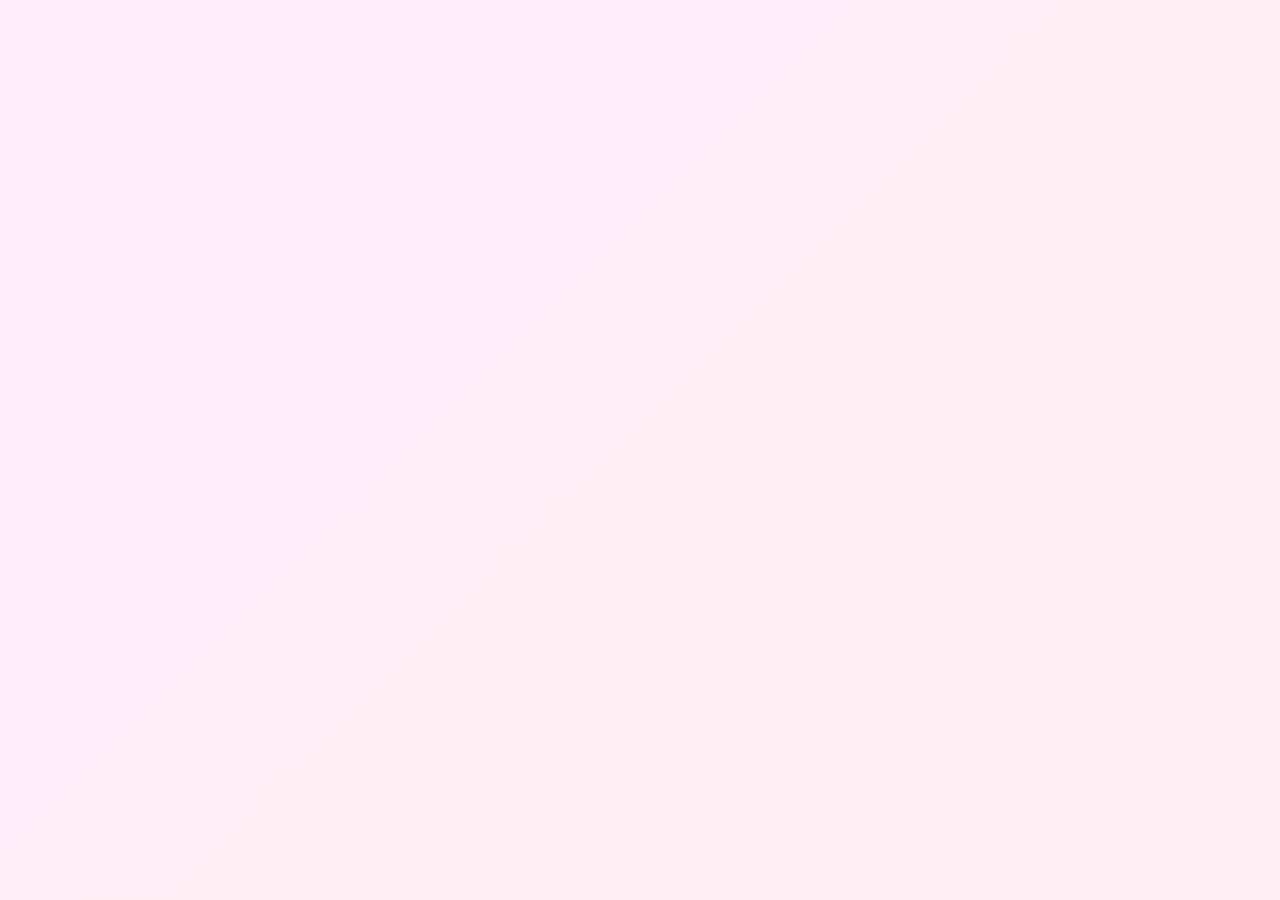
==== gift-management-combined.html @ fe16608d "first gift-management version" ====
<!DOCTYPE html>
<html lang="zh-TW">
<head>
  <title>禮金管理系統</title>
  <meta charset="UTF-8">
  <meta name="viewport" content="width=device-width, initial-scale=1.0">
  <link rel="preconnect" href="https://fonts.googleapis.com">
  <link rel="preconnect" href="https://fonts.gstatic.com" crossorigin>
  <link href="https://fonts.googleapis.com/css2?family=Noto+Sans+TC:wght@400;500;700&family=Poppins:wght@400;600;700&display=swap" rel="stylesheet">

  <style>
    :root {
      --gradient-start: #ffeef8;
      --gradient-end: #fff0f6;
      --card-bg: rgba(255, 255, 255, 0.95);
      --card-border: rgba(255, 107, 157, 0.1);
      --primary: #ff6b9d;
      --primary-light: #ffaac8;
      --primary-dark: #e94f7e;
      --accent: #ffd93d;
      --success: #6bcf7f;
      --text-primary: #2d2d2d;
      --text-secondary: #6b6b6b;
      --text-muted: #a0a0a0;
      --side-groom-color: #4a90d9;
      --side-bride-color: #e94f7e;
      --shadow-sm: 0 2px 8px rgba(255, 107, 157, 0.08);
      --shadow-md: 0 4px 16px rgba(255, 107, 157, 0.12);
      --shadow-lg: 0 8px 32px rgba(255, 107, 157, 0.16);
      --btn-bg: #ffffff;
      --btn-text: #2d2d2d;
      --btn-border: rgba(255, 107, 157, 0.2);
      --filter-active-bg: #ff6b9d;
      --filter-active-text: #ffffff;
    }

    @media (prefers-color-scheme: dark) {
      :root:not([data-theme="light"]) {
        --gradient-start: #1a1a2e;
        --gradient-end: #2d2d44;
        --card-bg: rgba(45, 45, 68, 0.95);
        --card-border: rgba(255, 170, 200, 0.2);
        --text-primary: #f0f0f0;
        --text-secondary: #b0b0b0;
        --text-muted: #808080;
        --shadow-sm: 0 2px 8px rgba(0, 0, 0, 0.3);
        --shadow-md: 0 4px 16px rgba(0, 0, 0, 0.4);
        --shadow-lg: 0 8px 32px rgba(0, 0, 0, 0.5);
        --btn-bg: #2d2d44;
        --btn-text: #f0f0f0;
        --btn-border: rgba(255, 170, 200, 0.2);
        --filter-active-bg: #ff6b9d;
        --filter-active-text: #ffffff;
      }
    }

    :root[data-theme="dark"] {
      --gradient-start: #1a1a2e;
      --gradient-end: #2d2d44;
      --card-bg: rgba(45, 45, 68, 0.95);
      --card-border: rgba(255, 170, 200, 0.2);
      --text-primary: #f0f0f0;
      --text-secondary: #b0b0b0;
      --text-muted: #808080;
      --shadow-sm: 0 2px 8px rgba(0, 0, 0, 0.3);
      --shadow-md: 0 4px 16px rgba(0, 0, 0, 0.4);
      --shadow-lg: 0 8px 32px rgba(0, 0, 0, 0.5);
      --btn-bg: #2d2d44;
      --btn-text: #f0f0f0;
      --btn-border: rgba(255, 170, 200, 0.2);
      --filter-active-bg: #ff6b9d;
      --filter-active-text: #ffffff;
    }

    * {
      box-sizing: border-box;
      margin: 0;
      padding: 0;
    }

    body {
      font-family: 'Noto Sans TC', sans-serif;
      background: linear-gradient(135deg, var(--gradient-start) 0%, var(--gradient-end) 100%);
      color: var(--text-primary);
      line-height: 1.6;
      min-height: 100vh;
      padding: 24px;
    }

    body.amounts-hidden .guest-amount {
      filter: blur(10px);
      user-select: none;
      visibility: hidden;
    }

    .container {
      max-width: 860px;
      margin: 0 auto;
    }

    /* Header */
    .header {
      text-align: center;
      margin-bottom: 36px;
      animation: fadeInDown 0.6s ease;
    }

    .header h1 {
      font-size: 2.2rem;
      font-weight: 700;
      background: linear-gradient(135deg, var(--primary) 0%, var(--accent) 100%);
      -webkit-background-clip: text;
      -webkit-text-fill-color: transparent;
      background-clip: text;
      margin-bottom: 8px;
    }

    .header p {
      color: var(--text-secondary);
      font-size: 1.05rem;
    }

    /* Card */
    .card {
      background: var(--card-bg);
      backdrop-filter: blur(10px);
      border: 1px solid var(--card-border);
      border-radius: 20px;
      padding: 32px;
      box-shadow: var(--shadow-md);
      animation: fadeInUp 0.6s ease;
    }

    /* Filter bar */
    .filter-bar {
      display: flex;
      gap: 10px;
      margin-bottom: 20px;
      flex-wrap: wrap;
    }

    .filter-btn {
      padding: 10px 24px;
      font-family: 'Noto Sans TC', sans-serif;
      font-size: 0.95rem;
      font-weight: 500;
      border: 2px solid var(--btn-border);
      border-radius: 12px;
      background: var(--btn-bg);
      color: var(--btn-text);
      cursor: pointer;
      transition: all 0.3s;
    }

    .filter-btn:hover {
      border-color: var(--primary);
      transform: translateY(-1px);
    }

    .filter-btn.active {
      background: var(--filter-active-bg);
      color: var(--filter-active-text);
      border-color: var(--filter-active-bg);
    }

    /* Toolbar */
    .toolbar {
      display: flex;
      gap: 12px;
      margin-bottom: 24px;
      flex-wrap: wrap;
      align-items: center;
    }

    .search-box {
      flex: 1;
      min-width: 200px;
      position: relative;
    }

    .search-box input {
      width: 100%;
      padding: 14px 20px 14px 46px;
      font-family: 'Noto Sans TC', sans-serif;
      font-size: 1rem;
      border: 2px solid var(--card-border);
      border-radius: 12px;
      background: var(--card-bg);
      color: var(--text-primary);
      transition: all 0.3s;
    }

    .search-box input:focus {
      outline: none;
      border-color: var(--primary);
      box-shadow: 0 0 0 4px rgba(255, 107, 157, 0.1);
    }

    .search-box::before {
      content: '';
      position: absolute;
      left: 18px;
      top: 50%;
      transform: translateY(-50%);
      width: 20px;
      height: 20px;
      background: url("data:image/svg+xml,%3Csvg xmlns='http://www.w3.org/2000/svg' fill='%23a0a0a0' viewBox='0 0 24 24'%3E%3Cpath d='M10 2a8 8 0 105.293 14.707l4 4a1 1 0 001.414-1.414l-4-4A8 8 0 0010 2zm0 2a6 6 0 110 12 6 6 0 010-12z'/%3E%3C/svg%3E") center / contain no-repeat;
      opacity: 0.5;
    }

    .btn {
      padding: 12px 24px;
      font-family: 'Noto Sans TC', sans-serif;
      font-size: 1rem;
      font-weight: 500;
      border: none;
      border-radius: 12px;
      cursor: pointer;
      transition: all 0.3s;
      white-space: nowrap;
      display: inline-flex;
      align-items: center;
      gap: 6px;
    }

    .btn:hover {
      transform: translateY(-2px);
      box-shadow: var(--shadow-md);
    }

    .btn:active {
      transform: translateY(0);
    }

    .btn-primary {
      background: linear-gradient(135deg, var(--primary) 0%, var(--primary-dark) 100%);
      color: white;
    }

    .btn-secondary {
      background: var(--btn-bg);
      color: var(--btn-text);
      border: 2px solid var(--btn-border);
    }

    .btn-icon {
      padding: 12px;
      font-size: 1.3rem;
    }

    /* Guest list */
    .guest-list {
      max-height: 65vh;
      overflow-y: auto;
      margin: -10px;
      padding: 10px;
    }

    .guest-list::-webkit-scrollbar {
      width: 8px;
    }

    .guest-list::-webkit-scrollbar-track {
      background: transparent;
    }

    .guest-list::-webkit-scrollbar-thumb {
      background: var(--primary-light);
      border-radius: 4px;
    }

    .guest-item {
      display: flex;
      justify-content: space-between;
      align-items: center;
      padding: 22px 24px;
      margin-bottom: 14px;
      background: var(--card-bg);
      border: 1px solid var(--card-border);
      border-radius: 16px;
      cursor: pointer;
      transition: all 0.3s;
    }

    .guest-item:hover {
      transform: translateX(4px);
      box-shadow: var(--shadow-sm);
      border-color: var(--primary);
    }

    .guest-info {
      flex: 1;
    }

    .guest-name {
      font-size: 1.3rem;
      font-weight: 700;
      margin-bottom: 6px;
      transition: color 0.3s;
    }

    .guest-name.paid {
      color: var(--success);
    }

    .guest-name.unpaid {
      color: var(--text-muted);
    }

    .guest-side {
      font-size: 0.9rem;
      font-weight: 600;
      padding: 4px 14px;
      border-radius: 20px;
      display: inline-block;
    }

    .side-groom {
      background: rgba(74, 144, 217, 0.12);
      color: var(--side-groom-color);
    }

    .side-bride {
      background: rgba(233, 79, 126, 0.12);
      color: var(--side-bride-color);
    }

    .guest-amount {
      font-family: 'Poppins', sans-serif;
      font-size: 1.6rem;
      font-weight: 700;
      color: var(--primary);
    }

    /* Empty state */
    .empty-state {
      text-align: center;
      padding: 60px 20px;
      color: var(--text-muted);
    }

    .empty-state-icon {
      font-size: 4rem;
      margin-bottom: 16px;
      opacity: 0.5;
    }

    /* Edit form */
    .edit-form {
      max-width: 520px;
      margin: 0 auto;
    }

    .form-group {
      margin-bottom: 26px;
    }

    .form-group label {
      display: block;
      margin-bottom: 10px;
      font-weight: 600;
      color: var(--text-secondary);
      font-size: 1rem;
    }

    .form-group input,
    .form-group textarea {
      width: 100%;
      padding: 14px 18px;
      font-family: 'Noto Sans TC', sans-serif;
      font-size: 1rem;
      border: 2px solid var(--card-border);
      border-radius: 12px;
      background: var(--card-bg);
      color: var(--text-primary);
      transition: all 0.3s;
    }

    .form-group input:focus,
    .form-group textarea:focus {
      outline: none;
      border-color: var(--primary);
      box-shadow: 0 0 0 4px rgba(255, 107, 157, 0.1);
    }

    .form-group input:read-only {
      background: rgba(0, 0, 0, 0.03);
      color: var(--text-muted);
      cursor: not-allowed;
    }

    .form-group input[type="number"] {
      font-family: 'Poppins', sans-serif;
      font-size: 1.3rem;
      font-weight: 600;
    }

    .form-group textarea {
      resize: vertical;
      min-height: 80px;
    }

    .form-actions {
      display: flex;
      gap: 12px;
      margin-top: 32px;
    }

    .form-actions .btn {
      flex: 1;
    }

    /* Toast */
    .toast {
      position: fixed;
      top: 24px;
      right: 24px;
      background: var(--card-bg);
      backdrop-filter: blur(10px);
      border: 1px solid var(--card-border);
      padding: 16px 24px;
      border-radius: 12px;
      box-shadow: var(--shadow-lg);
      z-index: 1000;
      animation: slideIn 0.4s cubic-bezier(0.68, -0.55, 0.265, 1.55);
      max-width: 360px;
      display: flex;
      align-items: center;
      gap: 12px;
      font-size: 1rem;
    }

    .toast.success {
      border-left: 4px solid var(--success);
    }

    .toast.error {
      border-left: 4px solid #ff4757;
    }

    .toast-icon {
      font-size: 1.5rem;
    }

    .hidden {
      display: none !important;
    }

    .loading {
      text-align: center;
      padding: 60px 20px;
      color: var(--text-muted);
      font-size: 1.1rem;
    }

    .loading-spinner {
      width: 44px;
      height: 44px;
      border: 4px solid var(--card-border);
      border-top-color: var(--primary);
      border-radius: 50%;
      animation: spin 1s linear infinite;
      margin: 0 auto 16px;
    }

    /* Animations */
    @keyframes fadeInDown {
      from { opacity: 0; transform: translateY(-20px); }
      to { opacity: 1; transform: translateY(0); }
    }

    @keyframes fadeInUp {
      from { opacity: 0; transform: translateY(20px); }
      to { opacity: 1; transform: translateY(0); }
    }

    @keyframes slideIn {
      from { transform: translateX(400px); opacity: 0; }
      to { transform: translateX(0); opacity: 1; }
    }

    @keyframes spin {
      to { transform: rotate(360deg); }
    }

    /* Responsive */
    @media (max-width: 768px) {
      body {
        padding: 16px;
      }

      .header h1 {
        font-size: 1.7rem;
      }

      .card {
        padding: 24px;
      }

      .filter-bar {
        flex-direction: row;
        flex-wrap: wrap;
      }

      .toolbar {
        flex-direction: column;
      }

      .search-box {
        min-width: unset;
      }

      .guest-item {
        flex-direction: column;
        align-items: flex-start;
        gap: 14px;
      }

      .guest-amount {

<script>
// ==================== Configuration ====================
const API_URL = 'https://script.google.com/macros/s/AKfycbwIyadecSWnd5dtegzvhXz9Epsr4bWZ4tuS7h9bXUEMIBrAlLGBPe9ZwOHVBdn9nx7C0A/exec';

// ==================== Text Content ====================
const text = {
  title: '禮金管理系統',
  subtitle: 'Wedding Gift Management',
  search_placeholder: '搜尋姓名或陣營...',
  btn_all: '全部',
  btn_groom: '男方',
  btn_bride: '女方',
  toggle_amounts: '隱藏/顯示金額',
  loading: '載入中...',
  empty: '尚無賓客資料',
  error_load: '載入失敗，請重新整理頁面',
  edit_title: '編輯禮金',
  label_name: '姓名',
  label_side: '陣營',
  label_amount: '禮金金額 (NT$)',
  label_cakes: '喜餅數量',
  label_note: '備註/合包明細',
  btn_cancel: '取消',
  btn_save: '儲存',
  btn_saving: '儲存中...',
  success_save: '儲存成功！',
  error_save: '儲存失敗，請重試',
  error_amount: '請輸入有效金額'
};

// ==================== State ====================
let guestData = [];
let currentGuest = null;
let filterMode = 'all'; // 'all' | 'groom' | 'bride'

// ==================== Initialize ====================
function init() {
  // 預設隱藏金額
  document.body.classList.add('amounts-hidden');
  document.getElementById('eye-icon').textContent = '🙈';

  attachEventListeners();
  loadGuestData();
}

// ==================== Data Functions ====================
async function loadGuestData() {
  const listEl = document.getElementById('guest-list');

  try {
    const response = await fetch(API_URL + '?action=gift');
    const result = await response.json();

    if (result.status === 'success' && result.data && result.data.gift) {
      guestData = result.data.gift;
      renderGuestList(guestData);
    } else {
      throw new Error('Invalid response format');
    }
  } catch (error) {
    console.error('Load error:', error);
    listEl.innerHTML = `
      <div class="empty-state">
        <div class="empty-state-icon"></div>
        <p>${text.error_load}</p>
      </div>
    `;
  }
}

function getFilteredData() {
  if (filterMode === 'groom') {
    return guestData.filter(g => (g['陣營'] || '').includes('男方'));
  } else if (filterMode === 'bride') {
    return guestData.filter(g => (g['陣營'] || '').includes('女方'));
  }
  return guestData;
}

function renderGuestList(data) {
  const listEl = document.getElementById('guest-list');

  if (!data || data.length === 0) {
    listEl.innerHTML = `
      <div class="empty-state">
        <div class="empty-state-icon"></div>
        <p>${text.empty}</p>
      </div>
    `;
    return;
  }

  listEl.innerHTML = data.map(guest => {
    const amount = Number(guest['金額']) || 0;
    const isPaid = amount > 0;
    const paidClass = isPaid ? 'paid' : 'unpaid';
    const name = guest['姓名'] || '';
    const side = guest['陣營'] || '';
    const sideClass = side.includes('男方') ? 'side-groom' : 'side-bride';

    return `
      <div class="guest-item" data-name="${escapeHtml(name)}" data-side="${escapeHtml(side)}">
        <div class="guest-info">
          <div class="guest-name ${paidClass}">${escapeHtml(name)}</div>
          <span class="guest-side ${sideClass}">${escapeHtml(side)}</span>
        </div>
        <div class="guest-amount">$${amount.toLocaleString()}</div>
      </div>
    `;
  }).join('');

  attachGuestItemListeners();
}

function attachGuestItemListeners() {
  document.querySelectorAll('.guest-item').forEach(item => {
    item.addEventListener('click', async () => {
      const name = item.dataset.name;
      const side = item.dataset.side;
      // 重新從 API 拉取最新資料
      const guest = await fetchGuestByNameSide(name, side);
      if (guest) {
        openEditView(guest);
      }
    });
  });
}

async function fetchGuestByNameSide(name, side) {
  try {
    const response = await fetch(API_URL + '?action=gift');
    const result = await response.json();
    if (result.status === 'success' && result.data && result.data.gift) {
      return result.data.gift.find(g =>
        g['姓名'] === name && g['陣營'] === side
      ) || null;
    }
  } catch (e) {
    console.warn('Failed to re-fetch guest:', e);
  }
  // Fallback: 從本地資料找
  return guestData.find(g => g['姓名'] === name && g['陣營'] === side) || null;
}

// ==================== Filter ====================
function setFilter(mode) {
  filterMode = mode;
  // 更新篩選按鈕樣式
  document.querySelectorAll('.filter-btn').forEach(btn => {
    btn.classList.remove('active');
    if (btn.dataset.filter === mode) {
      btn.classList.add('active');
    }
  });
  renderGuestList(getFilteredData());
}

// ==================== Search ====================
function handleSearch(e) {
  const keyword = e.target.value.toLowerCase().trim();

  let filtered = getFilteredData();

  if (keyword) {
    filtered = filtered.filter(guest => {
      const name = (guest['姓名'] || '').toLowerCase();
      const side = (guest['陣營'] || '').toLowerCase();
      return name.includes(keyword) || side.includes(keyword);
    });
  }

  renderGuestList(filtered);
}

// ==================== Toggle Amounts ====================
function toggleAmounts() {
  const eyeIcon = document.getElementById('eye-icon');

  if (document.body.classList.contains('amounts-hidden')) {
    document.body.classList.remove('amounts-hidden');
    eyeIcon.textContent = '👁️';
  } else {
    document.body.classList.add('amounts-hidden');
    eyeIcon.textContent = '🙈';
  }
}

// ==================== Edit View ====================
async function openEditView(guest) {
  currentGuest = guest;
  document.getElementById('edit-name').value = guest['姓名'] || '';
  document.getElementById('edit-side').value = guest['陣營'] || '';
  document.getElementById('edit-amount').value = Number(guest['金額']) || 0;
  document.getElementById('edit-cakes').value = Number(guest['喜餅數量']) || 0;
  document.getElementById('edit-note').value = guest['備註/合包明細'] || '';

  document.getElementById('list-view').classList.add('hidden');
  document.getElementById('edit-view').classList.remove('hidden');
}

function closeEditView() {
  currentGuest = null;
  document.getElementById('edit-view').classList.add('hidden');
  document.getElementById('list-view').classList.remove('hidden');
}

async function handleSave(e) {
  e.preventDefault();

  const amount = document.getElementById('edit-amount').value;
  if (!amount || isNaN(amount) || Number(amount) < 0) {
    showToast(text.error_amount, 'error');
    return;
  }

  const saveBtn = document.getElementById('save-btn');
  const originalText = saveBtn.textContent;
  saveBtn.disabled = true;
  saveBtn.textContent = text.btn_saving;

  try {
    const payload = {
      formType: 'gift',
      action: 'update',
      name: currentGuest['姓名'],
      side: currentGuest['陣營'],
      amount: Number(amount),
      cakes: Number(document.getElementById('edit-cakes').value) || 0,
      note: document.getElementById('edit-note').value
    };

    await fetch(API_URL, {
      method: 'POST',
      mode: 'no-cors',
      headers: { 'Content-Type': 'text/plain' },
      body: JSON.stringify(payload)
    });

    // Refresh list from server
    await loadGuestData();

    showToast(text.success_save, 'success');
    closeEditView();

  } catch (error) {
    console.error('Save error:', error);
    showToast(text.error_save, 'error');
  } finally {
    saveBtn.disabled = false;
    saveBtn.textContent = originalText;
  }
}

// ==================== Toast ====================
function showToast(message, type = 'success') {
  const toast = document.createElement('div');
  toast.className = `toast ${type}`;

  const icon = type === 'success' ? '' : '';
  toast.innerHTML = `
    <span class="toast-icon">${icon}</span>
    <span>${message}</span>
  `;

  document.body.appendChild(toast);

  setTimeout(() => {
    toast.style.animation = 'slideIn 0.4s reverse';
    setTimeout(() => toast.remove(), 400);
  }, 3000);
}

// ==================== Event Listeners ====================
function attachEventListeners() {
  document.getElementById('search-input').addEventListener('input', handleSearch);
  document.getElementById('toggle-amounts').addEventListener('click', toggleAmounts);
  document.getElementById('cancel-btn').addEventListener('click', closeEditView);
  document.getElementById('edit-form').addEventListener('submit', handleSave);

  // Filter buttons
  document.querySelectorAll('.filter-btn').forEach(btn => {
    btn.addEventListener('click', () => setFilter(btn.dataset.filter));
  });
}

// ==================== Utility ====================
function escapeHtml(text) {
  const div = document.createElement('div');
  div.textContent = text;
  return div.innerHTML;
}

// ==================== Start ====================
init();
</script>
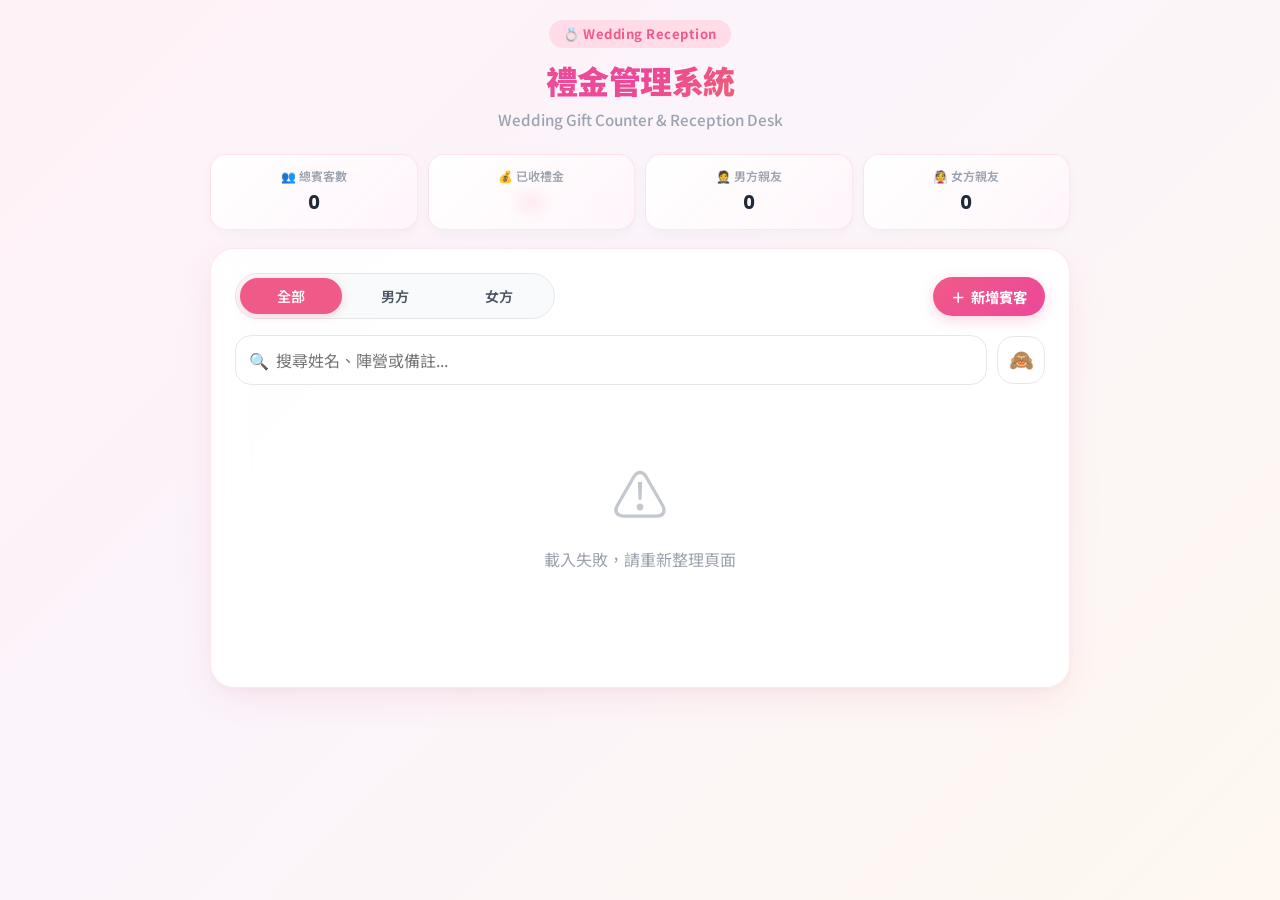
==== commit 8b45397d: "update" ====
--- a/gift-management-combined.html
+++ b/gift-management-combined.html
@@ -1,99 +1,136 @@
 <!DOCTYPE html>
 <html lang="zh-TW">
 <head>
-  <title>禮金管理系統</title>
+  <title>禮金管理系統 | Wedding Gift Counter</title>
   <meta charset="UTF-8">
-  <meta name="viewport" content="width=device-width, initial-scale=1.0">
+  <meta name="viewport" content="width=device-width, initial-scale=1.0, maximum-scale=1.0, user-scalable=no, viewport-fit=cover">
   <link rel="preconnect" href="https://fonts.googleapis.com">
   <link rel="preconnect" href="https://fonts.gstatic.com" crossorigin>
-  <link href="https://fonts.googleapis.com/css2?family=Noto+Sans+TC:wght@400;500;700&family=Poppins:wght@400;600;700&display=swap" rel="stylesheet">
+  <link href="https://fonts.googleapis.com/css2?family=Noto+Sans+TC:wght@400;500;600;700;900&family=Poppins:wght@500;600;700;800&display=swap" rel="stylesheet">
 
   <style>
     :root {
-      --gradient-start: #ffeef8;
-      --gradient-end: #fff0f6;
-      --card-bg: rgba(255, 255, 255, 0.95);
-      --card-border: rgba(255, 107, 157, 0.1);
-      --primary: #ff6b9d;
-      --primary-light: #ffaac8;
-      --primary-dark: #e94f7e;
-      --accent: #ffd93d;
-      --success: #6bcf7f;
-      --text-primary: #2d2d2d;
-      --text-secondary: #6b6b6b;
-      --text-muted: #a0a0a0;
-      --side-groom-color: #4a90d9;
-      --side-bride-color: #e94f7e;
-      --shadow-sm: 0 2px 8px rgba(255, 107, 157, 0.08);
-      --shadow-md: 0 4px 16px rgba(255, 107, 157, 0.12);
-      --shadow-lg: 0 8px 32px rgba(255, 107, 157, 0.16);
-      --btn-bg: #ffffff;
-      --btn-text: #2d2d2d;
-      --btn-border: rgba(255, 107, 157, 0.2);
-      --filter-active-bg: #ff6b9d;
-      --filter-active-text: #ffffff;
+      --bg-gradient: linear-gradient(135deg, #fff2f6 0%, #fbf4fb 40%, #fef8f0 100%);
+      --card-bg: rgba(255, 255, 255, 0.92);
+      --card-border: rgba(240, 100, 145, 0.15);
+      --card-glass-shadow: 0 12px 36px -4px rgba(220, 90, 130, 0.12), 0 4px 12px -2px rgba(0, 0, 0, 0.04);
+      --item-bg: #ffffff;
+      --item-border: rgba(240, 100, 145, 0.12);
+      --item-hover-bg: #fffbfd;
+      
+      --primary: #f05a88;
+      --primary-hover: #e04474;
+      --primary-light: #ffdce8;
+      --primary-glow: rgba(240, 90, 136, 0.25);
+      
+      --accent: #f59e0b;
+      --accent-light: #fef3c7;
+      --success: #10b981;
+      --success-light: #d1fae5;
+      --success-glow: rgba(16, 185, 129, 0.2);
+      
+      --text-main: #1f2937;
+      --text-sub: #4b5563;
+      --text-muted: #9ca3af;
+      --text-light: #6b7280;
+      
+      --side-groom: #3b82f6;
+      --side-groom-bg: rgba(59, 130, 246, 0.1);
+      --side-groom-border: rgba(59, 130, 246, 0.2);
+      
+      --side-bride: #ec4899;
+      --side-bride-bg: rgba(236, 72, 153, 0.1);
+      --side-bride-border: rgba(236, 72, 153, 0.2);
+      
+      --input-bg: #ffffff;
+      --input-border: #e5e7eb;
+      --input-focus-border: #f05a88;
+      
+      --btn-secondary-bg: #f9fafb;
+      --btn-secondary-text: #374151;
+      --btn-secondary-border: #e5e7eb;
+
+      --stat-card-bg: linear-gradient(135deg, rgba(255, 255, 255, 0.95), rgba(255, 245, 250, 0.9));
+      --radius-sm: 10px;
+      --radius-md: 16px;
+      --radius-lg: 24px;
+      --radius-full: 9999px;
     }
 
     @media (prefers-color-scheme: dark) {
       :root:not([data-theme="light"]) {
-        --gradient-start: #1a1a2e;
-        --gradient-end: #2d2d44;
-        --card-bg: rgba(45, 45, 68, 0.95);
-        --card-border: rgba(255, 170, 200, 0.2);
-        --text-primary: #f0f0f0;
-        --text-secondary: #b0b0b0;
-        --text-muted: #808080;
-        --shadow-sm: 0 2px 8px rgba(0, 0, 0, 0.3);
-        --shadow-md: 0 4px 16px rgba(0, 0, 0, 0.4);
-        --shadow-lg: 0 8px 32px rgba(0, 0, 0, 0.5);
-        --btn-bg: #2d2d44;
-        --btn-text: #f0f0f0;
-        --btn-border: rgba(255, 170, 200, 0.2);
-        --filter-active-bg: #ff6b9d;
-        --filter-active-text: #ffffff;
-      }
-    }
-
-    :root[data-theme="dark"] {
-      --gradient-start: #1a1a2e;
-      --gradient-end: #2d2d44;
-      --card-bg: rgba(45, 45, 68, 0.95);
-      --card-border: rgba(255, 170, 200, 0.2);
-      --text-primary: #f0f0f0;
-      --text-secondary: #b0b0b0;
-      --text-muted: #808080;
-      --shadow-sm: 0 2px 8px rgba(0, 0, 0, 0.3);
-      --shadow-md: 0 4px 16px rgba(0, 0, 0, 0.4);
-      --shadow-lg: 0 8px 32px rgba(0, 0, 0, 0.5);
-      --btn-bg: #2d2d44;
-      --btn-text: #f0f0f0;
-      --btn-border: rgba(255, 170, 200, 0.2);
-      --filter-active-bg: #ff6b9d;
-      --filter-active-text: #ffffff;
+        --bg-gradient: linear-gradient(135deg, #18111d 0%, #1a162b 50%, #201322 100%);
+        --card-bg: rgba(32, 26, 44, 0.88);
+        --card-border: rgba(240, 90, 136, 0.2);
+        --card-glass-shadow: 0 16px 40px rgba(0, 0, 0, 0.45);
+        --item-bg: rgba(42, 35, 58, 0.85);
+        --item-border: rgba(255, 255, 255, 0.08);
+        --item-hover-bg: rgba(52, 43, 72, 0.95);
+        
+        --primary: #f472b6;
+        --primary-hover: #ec4899;
+        --primary-light: rgba(244, 114, 182, 0.2);
+        --primary-glow: rgba(244, 114, 182, 0.35);
+        
+        --text-main: #f9fafb;
+        --text-sub: #d1d5db;
+        --text-muted: #9ca3af;
+        --text-light: #9ca3af;
+        
+        --side-groom: #60a5fa;
+        --side-groom-bg: rgba(96, 165, 250, 0.18);
+        --side-groom-border: rgba(96, 165, 250, 0.3);
+        
+        --side-bride: #f472b6;
+        --side-bride-bg: rgba(244, 114, 182, 0.18);
+        --side-bride-border: rgba(244, 114, 182, 0.3);
+        
+        --input-bg: rgba(26, 21, 38, 0.9);
+        --input-border: rgba(255, 255, 255, 0.12);
+        --input-focus-border: #f472b6;
+        
+        --btn-secondary-bg: rgba(45, 38, 62, 0.8);
+        --btn-secondary-text: #f3f4f6;
+        --btn-secondary-border: rgba(255, 255, 255, 0.12);
+
+        --stat-card-bg: linear-gradient(135deg, rgba(38, 30, 54, 0.95), rgba(46, 35, 62, 0.9));
+      }
     }
 
     * {
       box-sizing: border-box;
       margin: 0;
       padding: 0;
+      -webkit-tap-highlight-color: transparent;
     }
 
     body {
-      font-family: 'Noto Sans TC', sans-serif;
-      background: linear-gradient(135deg, var(--gradient-start) 0%, var(--gradient-end) 100%);
-      color: var(--text-primary);
-      line-height: 1.6;
+      font-family: 'Noto Sans TC', -apple-system, BlinkMacSystemFont, 'Segoe UI', Roboto, sans-serif;
+      background: var(--bg-gradient);
+      background-attachment: fixed;
+      color: var(--text-main);
+      line-height: 1.5;
       min-height: 100vh;
-      padding: 24px;
-    }
-
-    body.amounts-hidden .guest-amount {
-      filter: blur(10px);
+      min-height: 100dvh;
+      padding: 20px 16px max(24px, env(safe-area-inset-bottom));
+      display: flex;
+      justify-content: center;
+    }
+
+    /* Privacy Blur State */
+    body.amounts-hidden .guest-amount-val {
+      filter: blur(8px);
       user-select: none;
-      visibility: hidden;
+      opacity: 0.25;
+    }
+    body.amounts-hidden .stat-amount-val {
+      filter: blur(8px);
+      user-select: none;
+      opacity: 0.25;
     }
 
     .container {
+      width: 100%;
       max-width: 860px;
       margin: 0 auto;
     }
@@ -101,167 +138,269 @@
     /* Header */
     .header {
       text-align: center;
-      margin-bottom: 36px;
-      animation: fadeInDown 0.6s ease;
+      margin-bottom: 24px;
+      position: relative;
+    }
+
+    .header-badge {
+      display: inline-flex;
+      align-items: center;
+      gap: 6px;
+      padding: 4px 14px;
+      background: var(--primary-light);
+      color: var(--primary);
+      font-size: 0.82rem;
+      font-weight: 700;
+      border-radius: var(--radius-full);
+      margin-bottom: 8px;
+      letter-spacing: 0.5px;
     }
 
     .header h1 {
-      font-size: 2.2rem;
-      font-weight: 700;
-      background: linear-gradient(135deg, var(--primary) 0%, var(--accent) 100%);
+      font-size: 2rem;
+      font-weight: 900;
+      background: linear-gradient(135deg, #f05a88 0%, #ec4899 50%, #f59e0b 100%);
       -webkit-background-clip: text;
       -webkit-text-fill-color: transparent;
       background-clip: text;
-      margin-bottom: 8px;
+      letter-spacing: -0.5px;
+      margin-bottom: 4px;
     }
 
     .header p {
-      color: var(--text-secondary);
-      font-size: 1.05rem;
-    }
-
-    /* Card */
+      color: var(--text-muted);
+      font-size: 0.95rem;
+      font-weight: 500;
+    }
+
+    /* Stat Dashboard Banner */
+    .stat-dashboard {
+      display: grid;
+      grid-template-columns: repeat(4, 1fr);
+      gap: 10px;
+      margin-bottom: 18px;
+    }
+
+    .stat-item {
+      background: var(--stat-card-bg);
+      border: 1px solid var(--card-border);
+      border-radius: var(--radius-md);
+      padding: 12px 10px;
+      text-align: center;
+      box-shadow: 0 4px 12px rgba(0, 0, 0, 0.03);
+      backdrop-filter: blur(10px);
+      transition: transform 0.2s ease;
+    }
+
+    .stat-item:hover {
+      transform: translateY(-2px);
+    }
+
+    .stat-label {
+      font-size: 0.75rem;
+      color: var(--text-muted);
+      font-weight: 600;
+      margin-bottom: 4px;
+      display: flex;
+      align-items: center;
+      justify-content: center;
+      gap: 4px;
+    }
+
+    .stat-value {
+      font-family: 'Poppins', sans-serif;
+      font-size: 1.15rem;
+      font-weight: 700;
+      color: var(--text-main);
+    }
+
+    .stat-value.highlight {
+      color: var(--primary);
+    }
+
+    .stat-value.success {
+      color: var(--success);
+    }
+
+    /* Main Card */
     .card {
       background: var(--card-bg);
-      backdrop-filter: blur(10px);
+      backdrop-filter: blur(16px);
+      -webkit-backdrop-filter: blur(16px);
       border: 1px solid var(--card-border);
-      border-radius: 20px;
-      padding: 32px;
-      box-shadow: var(--shadow-md);
-      animation: fadeInUp 0.6s ease;
-    }
-
-    /* Filter bar */
+      border-radius: var(--radius-lg);
+      padding: 24px;
+      box-shadow: var(--card-glass-shadow);
+      animation: fadeIn 0.35s ease;
+    }
+
+    /* Filter Bar */
     .filter-bar {
       display: flex;
-      gap: 10px;
-      margin-bottom: 20px;
+      align-items: center;
+      justify-content: space-between;
+      gap: 8px;
+      margin-bottom: 16px;
       flex-wrap: wrap;
     }
 
+    .filter-group {
+      display: flex;
+      background: var(--btn-secondary-bg);
+      padding: 4px;
+      border-radius: var(--radius-full);
+      border: 1px solid var(--input-border);
+      gap: 2px;
+      flex: 1;
+      max-width: 320px;
+    }
+
     .filter-btn {
-      padding: 10px 24px;
-      font-family: 'Noto Sans TC', sans-serif;
-      font-size: 0.95rem;
-      font-weight: 500;
-      border: 2px solid var(--btn-border);
-      border-radius: 12px;
-      background: var(--btn-bg);
-      color: var(--btn-text);
+      flex: 1;
+      padding: 8px 14px;
+      font-family: inherit;
+      font-size: 0.88rem;
+      font-weight: 600;
+      border: none;
+      border-radius: var(--radius-full);
+      background: transparent;
+      color: var(--text-sub);
       cursor: pointer;
-      transition: all 0.3s;
-    }
-
-    .filter-btn:hover {
-      border-color: var(--primary);
+      transition: all 0.2s cubic-bezier(0.4, 0, 0.2, 1);
+      white-space: nowrap;
+      text-align: center;
+    }
+
+    .filter-btn.active {
+      background: var(--primary);
+      color: #ffffff;
+      box-shadow: 0 2px 8px var(--primary-glow);
+    }
+
+    .btn-add-guest {
+      padding: 9px 18px;
+      font-family: inherit;
+      font-size: 0.9rem;
+      font-weight: 700;
+      border: none;
+      border-radius: var(--radius-full);
+      background: linear-gradient(135deg, #f05a88 0%, #ec4899 100%);
+      color: #ffffff;
+      cursor: pointer;
+      display: inline-flex;
+      align-items: center;
+      gap: 6px;
+      box-shadow: 0 4px 14px var(--primary-glow);
+      transition: all 0.2s ease;
+    }
+
+    .btn-add-guest:hover {
       transform: translateY(-1px);
-    }
-
-    .filter-btn.active {
-      background: var(--filter-active-bg);
-      color: var(--filter-active-text);
-      border-color: var(--filter-active-bg);
-    }
-
-    /* Toolbar */
+      box-shadow: 0 6px 18px var(--primary-glow);
+    }
+
+    .btn-add-guest:active {
+      transform: translateY(0);
+    }
+
+    /* Toolbar (Search & Actions) */
     .toolbar {
       display: flex;
-      gap: 12px;
-      margin-bottom: 24px;
-      flex-wrap: wrap;
-      align-items: center;
-    }
-
-    .search-box {
+      gap: 10px;
+      margin-bottom: 18px;
+      align-items: center;
+    }
+
+    .search-wrapper {
       flex: 1;
-      min-width: 200px;
       position: relative;
-    }
-
-    .search-box input {
+      display: flex;
+      align-items: center;
+    }
+
+    .search-icon {
+      position: absolute;
+      left: 14px;
+      font-size: 1rem;
+      color: var(--text-muted);
+      pointer-events: none;
+      display: flex;
+      align-items: center;
+    }
+
+    .search-input {
       width: 100%;
-      padding: 14px 20px 14px 46px;
-      font-family: 'Noto Sans TC', sans-serif;
+      padding: 12px 38px 12px 40px;
+      font-family: inherit;
       font-size: 1rem;
-      border: 2px solid var(--card-border);
-      border-radius: 12px;
-      background: var(--card-bg);
-      color: var(--text-primary);
-      transition: all 0.3s;
-    }
-
-    .search-box input:focus {
+      border: 1.5px solid var(--input-border);
+      border-radius: var(--radius-md);
+      background: var(--input-bg);
+      color: var(--text-main);
+      transition: all 0.25s ease;
+    }
+
+    .search-input:focus {
       outline: none;
       border-color: var(--primary);
-      box-shadow: 0 0 0 4px rgba(255, 107, 157, 0.1);
-    }
-
-    .search-box::before {
-      content: '';
+      box-shadow: 0 0 0 4px var(--primary-light);
+    }
+
+    .clear-search-btn {
       position: absolute;
-      left: 18px;
-      top: 50%;
-      transform: translateY(-50%);
-      width: 20px;
-      height: 20px;
-      background: url("data:image/svg+xml,%3Csvg xmlns='http://www.w3.org/2000/svg' fill='%23a0a0a0' viewBox='0 0 24 24'%3E%3Cpath d='M10 2a8 8 0 105.293 14.707l4 4a1 1 0 001.414-1.414l-4-4A8 8 0 0010 2zm0 2a6 6 0 110 12 6 6 0 010-12z'/%3E%3C/svg%3E") center / contain no-repeat;
-      opacity: 0.5;
-    }
-
-    .btn {
-      padding: 12px 24px;
-      font-family: 'Noto Sans TC', sans-serif;
-      font-size: 1rem;
-      font-weight: 500;
+      right: 12px;
+      background: none;
       border: none;
-      border-radius: 12px;
+      color: var(--text-muted);
       cursor: pointer;
-      transition: all 0.3s;
-      white-space: nowrap;
+      font-size: 1.1rem;
+      display: none;
+      align-items: center;
+      justify-content: center;
+      width: 24px;
+      height: 24px;
+      border-radius: 50%;
+    }
+
+    .clear-search-btn:hover {
+      color: var(--text-main);
+      background: rgba(0, 0, 0, 0.05);
+    }
+
+    .icon-btn {
+      height: 48px;
+      width: 48px;
+      padding: 0;
+      font-size: 1.25rem;
       display: inline-flex;
       align-items: center;
-      gap: 6px;
-    }
-
-    .btn:hover {
-      transform: translateY(-2px);
-      box-shadow: var(--shadow-md);
-    }
-
-    .btn:active {
-      transform: translateY(0);
-    }
-
-    .btn-primary {
-      background: linear-gradient(135deg, var(--primary) 0%, var(--primary-dark) 100%);
-      color: white;
-    }
-
-    .btn-secondary {
-      background: var(--btn-bg);
-      color: var(--btn-text);
-      border: 2px solid var(--btn-border);
-    }
-
-    .btn-icon {
-      padding: 12px;
-      font-size: 1.3rem;
-    }
-
-    /* Guest list */
+      justify-content: center;
+      border: 1.5px solid var(--input-border);
+      border-radius: var(--radius-md);
+      background: var(--input-bg);
+      color: var(--text-main);
+      cursor: pointer;
+      transition: all 0.2s ease;
+      flex-shrink: 0;
+    }
+
+    .icon-btn:hover {
+      border-color: var(--primary);
+      background: var(--item-hover-bg);
+      transform: translateY(-1px);
+    }
+
+    /* Guest List */
     .guest-list {
-      max-height: 65vh;
+      max-height: calc(100vh - 340px);
+      min-height: 260px;
       overflow-y: auto;
-      margin: -10px;
-      padding: 10px;
+      padding-right: 4px;
+      margin-right: -4px;
     }
 
     .guest-list::-webkit-scrollbar {
-      width: 8px;
-    }
-
-    .guest-list::-webkit-scrollbar-track {
-      background: transparent;
+      width: 6px;
     }
 
     .guest-list::-webkit-scrollbar-thumb {
@@ -271,163 +410,400 @@
 
     .guest-item {
       display: flex;
+      align-items: center;
       justify-content: space-between;
-      align-items: center;
-      padding: 22px 24px;
-      margin-bottom: 14px;
-      background: var(--card-bg);
-      border: 1px solid var(--card-border);
-      border-radius: 16px;
+      gap: 12px;
+      padding: 16px 18px;
+      margin-bottom: 10px;
+      background: var(--item-bg);
+      border: 1px solid var(--item-border);
+      border-radius: var(--radius-md);
       cursor: pointer;
-      transition: all 0.3s;
+      transition: all 0.2s cubic-bezier(0.4, 0, 0.2, 1);
+      position: relative;
     }
 
     .guest-item:hover {
-      transform: translateX(4px);
-      box-shadow: var(--shadow-sm);
+      background: var(--item-hover-bg);
       border-color: var(--primary);
-    }
-
-    .guest-info {
+      transform: translateY(-2px);
+      box-shadow: 0 6px 16px rgba(240, 90, 136, 0.08);
+    }
+
+    .guest-item:active {
+      transform: translateY(0);
+    }
+
+    .guest-item-main {
+      display: flex;
+      align-items: center;
+      gap: 14px;
       flex: 1;
+      min-width: 0;
+    }
+
+    .guest-avatar {
+      width: 42px;
+      height: 42px;
+      border-radius: 12px;
+      display: flex;
+      align-items: center;
+      justify-content: center;
+      font-weight: 700;
+      font-size: 1.1rem;
+      flex-shrink: 0;
+    }
+
+    .guest-avatar.groom {
+      background: var(--side-groom-bg);
+      color: var(--side-groom);
+      border: 1px solid var(--side-groom-border);
+    }
+
+    .guest-avatar.bride {
+      background: var(--side-bride-bg);
+      color: var(--side-bride);
+      border: 1px solid var(--side-bride-border);
+    }
+
+    .guest-details {
+      flex: 1;
+      min-width: 0;
+    }
+
+    .guest-name-row {
+      display: flex;
+      align-items: center;
+      gap: 8px;
+      flex-wrap: wrap;
+      margin-bottom: 3px;
     }
 
     .guest-name {
-      font-size: 1.3rem;
+      font-size: 1.1rem;
       font-weight: 700;
+      color: var(--text-main);
+      letter-spacing: -0.2px;
+    }
+
+    .guest-name.paid {
+      color: var(--text-main);
+    }
+
+    .guest-side-badge {
+      font-size: 0.75rem;
+      font-weight: 600;
+      padding: 2px 8px;
+      border-radius: var(--radius-full);
+      display: inline-block;
+    }
+
+    .guest-side-badge.groom {
+      background: var(--side-groom-bg);
+      color: var(--side-groom);
+    }
+
+    .guest-side-badge.bride {
+      background: var(--side-bride-bg);
+      color: var(--side-bride);
+    }
+
+    .guest-meta-row {
+      display: flex;
+      align-items: center;
+      gap: 8px;
+      font-size: 0.8rem;
+      color: var(--text-muted);
+      flex-wrap: wrap;
+    }
+
+    .guest-tag {
+      display: inline-flex;
+      align-items: center;
+      gap: 3px;
+      padding: 1px 7px;
+      border-radius: 6px;
+      font-size: 0.75rem;
+      background: rgba(0, 0, 0, 0.04);
+      color: var(--text-sub);
+    }
+
+    .guest-tag.cake {
+      background: var(--accent-light);
+      color: #b45309;
+      font-weight: 600;
+    }
+
+    .guest-tag.time {
+      color: var(--text-muted);
+    }
+
+    .guest-amount-wrap {
+      text-align: right;
+      flex-shrink: 0;
+    }
+
+    .guest-amount-val {
+      font-family: 'Poppins', sans-serif;
+      font-size: 1.35rem;
+      font-weight: 700;
+      color: var(--text-muted);
+      transition: all 0.2s ease;
+    }
+
+    .guest-amount-val.paid {
+      color: var(--success);
+      background: var(--success-light);
+      padding: 4px 12px;
+      border-radius: var(--radius-full);
+      font-size: 1.25rem;
+      box-shadow: 0 2px 8px var(--success-glow);
+    }
+
+    /* Edit View */
+    .edit-view-card {
+      max-width: 560px;
+      margin: 0 auto;
+    }
+
+    .edit-header {
+      text-align: center;
+      margin-bottom: 24px;
+      position: relative;
+    }
+
+    .btn-back {
+      position: absolute;
+      left: 0;
+      top: 0;
+      background: var(--btn-secondary-bg);
+      border: 1px solid var(--input-border);
+      border-radius: var(--radius-full);
+      padding: 8px 14px;
+      font-family: inherit;
+      font-size: 0.88rem;
+      font-weight: 600;
+      color: var(--text-sub);
+      cursor: pointer;
+      display: inline-flex;
+      align-items: center;
+      gap: 4px;
+      transition: all 0.2s ease;
+    }
+
+    .btn-back:hover {
+      background: var(--item-hover-bg);
+      border-color: var(--primary);
+      color: var(--primary);
+    }
+
+    .edit-title {
+      font-size: 1.5rem;
+      font-weight: 800;
+      color: var(--text-main);
       margin-bottom: 6px;
-      transition: color 0.3s;
-    }
-
-    .guest-name.paid {
-      color: var(--success);
-    }
-
-    .guest-name.unpaid {
-      color: var(--text-muted);
-    }
-
-    .guest-side {
-      font-size: 0.9rem;
+    }
+
+    .edit-time-subtitle {
+      display: inline-flex;
+      align-items: center;
+      gap: 6px;
+      padding: 4px 12px;
+      border-radius: var(--radius-full);
+      background: rgba(240, 90, 136, 0.08);
+      color: var(--primary);
+      font-size: 0.84rem;
       font-weight: 600;
-      padding: 4px 14px;
-      border-radius: 20px;
-      display: inline-block;
-    }
-
-    .side-groom {
-      background: rgba(74, 144, 217, 0.12);
-      color: var(--side-groom-color);
-    }
-
-    .side-bride {
-      background: rgba(233, 79, 126, 0.12);
-      color: var(--side-bride-color);
-    }
-
-    .guest-amount {
-      font-family: 'Poppins', sans-serif;
-      font-size: 1.6rem;
-      font-weight: 700;
-      color: var(--primary);
-    }
-
-    /* Empty state */
-    .empty-state {
-      text-align: center;
-      padding: 60px 20px;
-      color: var(--text-muted);
-    }
-
-    .empty-state-icon {
-      font-size: 4rem;
-      margin-bottom: 16px;
-      opacity: 0.5;
-    }
-
-    /* Edit form */
-    .edit-form {
-      max-width: 520px;
-      margin: 0 auto;
+      margin-top: 4px;
+    }
+
+    .edit-time-subtitle.hidden {
+      display: none !important;
     }
 
     .form-group {
-      margin-bottom: 26px;
+      margin-bottom: 20px;
     }
 
     .form-group label {
       display: block;
-      margin-bottom: 10px;
+      margin-bottom: 8px;
+      font-size: 0.92rem;
       font-weight: 600;
-      color: var(--text-secondary);
-      font-size: 1rem;
+      color: var(--text-sub);
     }
 
     .form-group input,
+    .form-group select,
     .form-group textarea {
       width: 100%;
-      padding: 14px 18px;
-      font-family: 'Noto Sans TC', sans-serif;
+      padding: 12px 16px;
+      font-family: inherit;
       font-size: 1rem;
-      border: 2px solid var(--card-border);
-      border-radius: 12px;
-      background: var(--card-bg);
-      color: var(--text-primary);
-      transition: all 0.3s;
+      border: 1.5px solid var(--input-border);
+      border-radius: var(--radius-md);
+      background: var(--input-bg);
+      color: var(--text-main);
+      transition: all 0.2s ease;
     }
 
     .form-group input:focus,
+    .form-group select:focus,
     .form-group textarea:focus {
       outline: none;
       border-color: var(--primary);
-      box-shadow: 0 0 0 4px rgba(255, 107, 157, 0.1);
+      box-shadow: 0 0 0 4px var(--primary-light);
     }
 
     .form-group input:read-only {
       background: rgba(0, 0, 0, 0.03);
       color: var(--text-muted);
       cursor: not-allowed;
+      border-color: var(--input-border);
     }
 
     .form-group input[type="number"] {
       font-family: 'Poppins', sans-serif;
-      font-size: 1.3rem;
+      font-size: 1.25rem;
+      font-weight: 700;
+      color: var(--primary);
+    }
+
+    /* Quick Preset Amounts */
+    .quick-amounts {
+      display: grid;
+      grid-template-columns: repeat(3, 1fr);
+      gap: 8px;
+      margin-top: 8px;
+    }
+
+    .btn-quick-amount {
+      padding: 8px 4px;
+      font-family: 'Poppins', 'Noto Sans TC', sans-serif;
+      font-size: 0.85rem;
       font-weight: 600;
+      border: 1px solid var(--input-border);
+      border-radius: var(--radius-sm);
+      background: var(--btn-secondary-bg);
+      color: var(--text-sub);
+      cursor: pointer;
+      transition: all 0.15s ease;
+      text-align: center;
+    }
+
+    .btn-quick-amount:hover {
+      border-color: var(--primary);
+      color: var(--primary);
+      background: var(--primary-light);
+    }
+
+    .btn-quick-amount:active {
+      transform: scale(0.96);
     }
 
     .form-group textarea {
       resize: vertical;
-      min-height: 80px;
+      min-height: 76px;
     }
 
     .form-actions {
       display: flex;
       gap: 12px;
-      margin-top: 32px;
-    }
-
-    .form-actions .btn {
+      margin-top: 28px;
+    }
+
+    .btn {
       flex: 1;
+      padding: 14px 24px;
+      font-family: inherit;
+      font-size: 1rem;
+      font-weight: 700;
+      border-radius: var(--radius-md);
+      border: none;
+      cursor: pointer;
+      display: inline-flex;
+      align-items: center;
+      justify-content: center;
+      gap: 8px;
+      transition: all 0.2s ease;
+      min-height: 48px;
+    }
+
+    .btn-primary {
+      background: linear-gradient(135deg, #f05a88 0%, #ec4899 100%);
+      color: #ffffff;
+      box-shadow: 0 4px 14px var(--primary-glow);
+    }
+
+    .btn-primary:hover {
+      box-shadow: 0 6px 20px var(--primary-glow);
+      transform: translateY(-1px);
+    }
+
+    .btn-primary:active {
+      transform: translateY(0);
+    }
+
+    .btn-secondary {
+      background: var(--btn-secondary-bg);
+      color: var(--btn-secondary-text);
+      border: 1.5px solid var(--btn-secondary-border);
+    }
+
+    .btn-secondary:hover {
+      background: rgba(0, 0, 0, 0.04);
+    }
+
+    /* States & Feedback */
+    .empty-state {
+      text-align: center;
+      padding: 48px 16px;
+      color: var(--text-muted);
+    }
+
+    .empty-state-icon {
+      font-size: 3.5rem;
+      margin-bottom: 12px;
+      opacity: 0.6;
+    }
+
+    .loading-state {
+      text-align: center;
+      padding: 48px 16px;
+      color: var(--text-muted);
+    }
+
+    .spinner {
+      width: 38px;
+      height: 38px;
+      border: 3.5px solid var(--primary-light);
+      border-top-color: var(--primary);
+      border-radius: 50%;
+      animation: spin 0.8s linear infinite;
+      margin: 0 auto 12px;
     }
 
     /* Toast */
     .toast {
       position: fixed;
-      top: 24px;
-      right: 24px;
+      top: 20px;
+      right: 20px;
+      left: auto;
+      max-width: 380px;
       background: var(--card-bg);
-      backdrop-filter: blur(10px);
+      backdrop-filter: blur(16px);
+      -webkit-backdrop-filter: blur(16px);
       border: 1px solid var(--card-border);
-      padding: 16px 24px;
-      border-radius: 12px;
-      box-shadow: var(--shadow-lg);
-      z-index: 1000;
-      animation: slideIn 0.4s cubic-bezier(0.68, -0.55, 0.265, 1.55);
-      max-width: 360px;
+      padding: 14px 20px;
+      border-radius: var(--radius-md);
+      box-shadow: var(--card-glass-shadow);
+      z-index: 9999;
       display: flex;
       align-items: center;
-      gap: 12px;
-      font-size: 1rem;
+      gap: 10px;
+      font-size: 0.95rem;
+      font-weight: 600;
+      animation: slideIn 0.3s cubic-bezier(0.4, 0, 0.2, 1);
     }
 
     .toast.success {
@@ -435,47 +811,21 @@
     }
 
     .toast.error {
-      border-left: 4px solid #ff4757;
-    }
-
-    .toast-icon {
-      font-size: 1.5rem;
+      border-left: 4px solid #ef4444;
     }
 
     .hidden {
       display: none !important;
     }
 
-    .loading {
-      text-align: center;
-      padding: 60px 20px;
-      color: var(--text-muted);
-      font-size: 1.1rem;
-    }
-
-    .loading-spinner {
-      width: 44px;
-      height: 44px;
-      border: 4px solid var(--card-border);
-      border-top-color: var(--primary);
-      border-radius: 50%;
-      animation: spin 1s linear infinite;
-      margin: 0 auto 16px;
-    }
-
     /* Animations */
-    @keyframes fadeInDown {
-      from { opacity: 0; transform: translateY(-20px); }
+    @keyframes fadeIn {
+      from { opacity: 0; transform: translateY(8px); }
       to { opacity: 1; transform: translateY(0); }
     }
 
-    @keyframes fadeInUp {
-      from { opacity: 0; transform: translateY(20px); }
-      to { opacity: 1; transform: translateY(0); }
-    }
-
     @keyframes slideIn {
-      from { transform: translateX(400px); opacity: 0; }
+      from { transform: translateX(100%); opacity: 0; }
       to { transform: translateX(0); opacity: 1; }
     }
 
@@ -483,333 +833,765 @@
       to { transform: rotate(360deg); }
     }
 
-    /* Responsive */
-    @media (max-width: 768px) {
+    /* Responsive adjustments */
+    @media (max-width: 640px) {
       body {
-        padding: 16px;
+        padding: 12px 10px max(16px, env(safe-area-inset-bottom));
+      }
+
+      .card {
+        padding: 16px 14px;
+        border-radius: var(--radius-md);
       }
 
       .header h1 {
-        font-size: 1.7rem;
-      }
-
-      .card {
-        padding: 24px;
+        font-size: 1.6rem;
+      }
+
+      .stat-dashboard {
+        grid-template-columns: repeat(2, 1fr);
+        gap: 8px;
+        margin-bottom: 14px;
+      }
+
+      .stat-item {
+        padding: 10px 8px;
+      }
+
+      .stat-value {
+        font-size: 1.05rem;
       }
 
       .filter-bar {
-        flex-direction: row;
-        flex-wrap: wrap;
-      }
-
-      .toolbar {
-        flex-direction: column;
-      }
-
-      .search-box {
-        min-width: unset;
+        gap: 8px;
+      }
+
+      .filter-group {
+        max-width: 100%;
+        order: 1;
+      }
+
+      .btn-add-guest {
+        order: 2;
+        width: 100%;
+        justify-content: center;
+        padding: 10px 14px;
       }
 
       .guest-item {
-        flex-direction: column;
-        align-items: flex-start;
-        gap: 14px;
-      }
-
-      .guest-amount {
-
-<script>
-// ==================== Configuration ====================
-const API_URL = 'https://script.google.com/macros/s/AKfycbwIyadecSWnd5dtegzvhXz9Epsr4bWZ4tuS7h9bXUEMIBrAlLGBPe9ZwOHVBdn9nx7C0A/exec';
-
-// ==================== Text Content ====================
-const text = {
-  title: '禮金管理系統',
-  subtitle: 'Wedding Gift Management',
-  search_placeholder: '搜尋姓名或陣營...',
-  btn_all: '全部',
-  btn_groom: '男方',
-  btn_bride: '女方',
-  toggle_amounts: '隱藏/顯示金額',
-  loading: '載入中...',
-  empty: '尚無賓客資料',
-  error_load: '載入失敗，請重新整理頁面',
-  edit_title: '編輯禮金',
-  label_name: '姓名',
-  label_side: '陣營',
-  label_amount: '禮金金額 (NT$)',
-  label_cakes: '喜餅數量',
-  label_note: '備註/合包明細',
-  btn_cancel: '取消',
-  btn_save: '儲存',
-  btn_saving: '儲存中...',
-  success_save: '儲存成功！',
-  error_save: '儲存失敗，請重試',
-  error_amount: '請輸入有效金額'
-};
-
-// ==================== State ====================
-let guestData = [];
-let currentGuest = null;
-let filterMode = 'all'; // 'all' | 'groom' | 'bride'
-
-// ==================== Initialize ====================
-function init() {
-  // 預設隱藏金額
-  document.body.classList.add('amounts-hidden');
-  document.getElementById('eye-icon').textContent = '🙈';
-
-  attachEventListeners();
-  loadGuestData();
-}
-
-// ==================== Data Functions ====================
-async function loadGuestData() {
-  const listEl = document.getElementById('guest-list');
-
-  try {
-    const response = await fetch(API_URL + '?action=gift');
-    const result = await response.json();
-
-    if (result.status === 'success' && result.data && result.data.gift) {
-      guestData = result.data.gift;
-      renderGuestList(guestData);
-    } else {
-      throw new Error('Invalid response format');
-    }
-  } catch (error) {
-    console.error('Load error:', error);
-    listEl.innerHTML = `
-      <div class="empty-state">
-        <div class="empty-state-icon"></div>
-        <p>${text.error_load}</p>
+        padding: 12px 14px;
+        gap: 10px;
+      }
+
+      .guest-avatar {
+        width: 36px;
+        height: 36px;
+        font-size: 0.95rem;
+        border-radius: 10px;
+      }
+
+      .guest-name {
+        font-size: 1rem;
+      }
+
+      .guest-amount-val {
+        font-size: 1.15rem;
+      }
+
+      .guest-amount-val.paid {
+        font-size: 1.05rem;
+        padding: 3px 10px;
+      }
+
+      .quick-amounts {
+        grid-template-columns: repeat(3, 1fr);
+      }
+
+      .toast {
+        right: 12px;
+        left: 12px;
+        top: 12px;
+        max-width: none;
+      }
+    }
+  </style>
+</head>
+<body>
+  <div class="container">
+    <!-- Header -->
+    <header class="header">
+      <div class="header-badge">💍 Wedding Reception</div>
+      <h1>禮金管理系統</h1>
+      <p>Wedding Gift Counter & Reception Desk</p>
+    </header>
+
+    <!-- Stat Dashboard -->
+    <section class="stat-dashboard" id="stat-dashboard">
+      <div class="stat-item">
+        <div class="stat-label">👥 總賓客數</div>
+        <div class="stat-value" id="stat-total-guests">0</div>
       </div>
-    `;
-  }
-}
-
-function getFilteredData() {
-  if (filterMode === 'groom') {
-    return guestData.filter(g => (g['陣營'] || '').includes('男方'));
-  } else if (filterMode === 'bride') {
-    return guestData.filter(g => (g['陣營'] || '').includes('女方'));
-  }
-  return guestData;
-}
-
-function renderGuestList(data) {
-  const listEl = document.getElementById('guest-list');
-
-  if (!data || data.length === 0) {
-    listEl.innerHTML = `
-      <div class="empty-state">
-        <div class="empty-state-icon"></div>
-        <p>${text.empty}</p>
+      <div class="stat-item">
+        <div class="stat-label">💰 已收禮金</div>
+        <div class="stat-value highlight stat-amount-val" id="stat-total-amount">$0</div>
       </div>
-    `;
-    return;
-  }
-
-  listEl.innerHTML = data.map(guest => {
-    const amount = Number(guest['金額']) || 0;
-    const isPaid = amount > 0;
-    const paidClass = isPaid ? 'paid' : 'unpaid';
-    const name = guest['姓名'] || '';
-    const side = guest['陣營'] || '';
-    const sideClass = side.includes('男方') ? 'side-groom' : 'side-bride';
-
-    return `
-      <div class="guest-item" data-name="${escapeHtml(name)}" data-side="${escapeHtml(side)}">
-        <div class="guest-info">
-          <div class="guest-name ${paidClass}">${escapeHtml(name)}</div>
-          <span class="guest-side ${sideClass}">${escapeHtml(side)}</span>
+      <div class="stat-item">
+        <div class="stat-label">🤵 男方親友</div>
+        <div class="stat-value" id="stat-groom-count">0</div>
+      </div>
+      <div class="stat-item">
+        <div class="stat-label">👰 女方親友</div>
+        <div class="stat-value" id="stat-bride-count">0</div>
+      </div>
+    </section>
+
+    <!-- List View -->
+    <main id="list-view">
+      <div class="card">
+        <!-- Filter Tabs & Add Button -->
+        <div class="filter-bar">
+          <div class="filter-group" role="tablist">
+            <button class="filter-btn active" data-filter="all" role="tab">全部</button>
+            <button class="filter-btn" data-filter="groom" role="tab">男方</button>
+            <button class="filter-btn" data-filter="bride" role="tab">女方</button>
+          </div>
+          <button id="btn-add" class="btn-add-guest" title="新增賓客">
+            <span>＋</span> 新增賓客
+          </button>
         </div>
-        <div class="guest-amount">$${amount.toLocaleString()}</div>
+
+        <!-- Search & Privacy Toggle -->
+        <div class="toolbar">
+          <div class="search-wrapper">
+            <span class="search-icon">🔍</span>
+            <input type="text" id="search-input" class="search-input" placeholder="搜尋姓名、陣營或備註..." autocomplete="off">
+            <button id="clear-search" class="clear-search-btn" title="清除搜尋">✕</button>
+          </div>
+          <button id="toggle-amounts" class="icon-btn" title="切換金額隱藏/顯示" aria-label="隱藏或顯示金額">
+            <span id="eye-icon">🙈</span>
+          </button>
+        </div>
+
+        <!-- Guest List Container -->
+        <div id="guest-list" class="guest-list">
+          <div class="loading-state">
+            <div class="spinner"></div>
+            <p>正在載入禮金資料...</p>
+          </div>
+        </div>
       </div>
-    `;
-  }).join('');
-
-  attachGuestItemListeners();
-}
-
-function attachGuestItemListeners() {
-  document.querySelectorAll('.guest-item').forEach(item => {
-    item.addEventListener('click', async () => {
-      const name = item.dataset.name;
-      const side = item.dataset.side;
-      // 重新從 API 拉取最新資料
-      const guest = await fetchGuestByNameSide(name, side);
-      if (guest) {
-        openEditView(guest);
-      }
-    });
-  });
-}
-
-async function fetchGuestByNameSide(name, side) {
-  try {
-    const response = await fetch(API_URL + '?action=gift');
-    const result = await response.json();
-    if (result.status === 'success' && result.data && result.data.gift) {
-      return result.data.gift.find(g =>
-        g['姓名'] === name && g['陣營'] === side
-      ) || null;
-    }
-  } catch (e) {
-    console.warn('Failed to re-fetch guest:', e);
-  }
-  // Fallback: 從本地資料找
-  return guestData.find(g => g['姓名'] === name && g['陣營'] === side) || null;
-}
-
-// ==================== Filter ====================
-function setFilter(mode) {
-  filterMode = mode;
-  // 更新篩選按鈕樣式
-  document.querySelectorAll('.filter-btn').forEach(btn => {
-    btn.classList.remove('active');
-    if (btn.dataset.filter === mode) {
-      btn.classList.add('active');
-    }
-  });
-  renderGuestList(getFilteredData());
-}
-
-// ==================== Search ====================
-function handleSearch(e) {
-  const keyword = e.target.value.toLowerCase().trim();
-
-  let filtered = getFilteredData();
-
-  if (keyword) {
-    filtered = filtered.filter(guest => {
-      const name = (guest['姓名'] || '').toLowerCase();
-      const side = (guest['陣營'] || '').toLowerCase();
-      return name.includes(keyword) || side.includes(keyword);
-    });
-  }
-
-  renderGuestList(filtered);
-}
-
-// ==================== Toggle Amounts ====================
-function toggleAmounts() {
-  const eyeIcon = document.getElementById('eye-icon');
-
-  if (document.body.classList.contains('amounts-hidden')) {
-    document.body.classList.remove('amounts-hidden');
-    eyeIcon.textContent = '👁️';
-  } else {
-    document.body.classList.add('amounts-hidden');
-    eyeIcon.textContent = '🙈';
-  }
-}
-
-// ==================== Edit View ====================
-async function openEditView(guest) {
-  currentGuest = guest;
-  document.getElementById('edit-name').value = guest['姓名'] || '';
-  document.getElementById('edit-side').value = guest['陣營'] || '';
-  document.getElementById('edit-amount').value = Number(guest['金額']) || 0;
-  document.getElementById('edit-cakes').value = Number(guest['喜餅數量']) || 0;
-  document.getElementById('edit-note').value = guest['備註/合包明細'] || '';
-
-  document.getElementById('list-view').classList.add('hidden');
-  document.getElementById('edit-view').classList.remove('hidden');
-}
-
-function closeEditView() {
-  currentGuest = null;
-  document.getElementById('edit-view').classList.add('hidden');
-  document.getElementById('list-view').classList.remove('hidden');
-}
-
-async function handleSave(e) {
-  e.preventDefault();
-
-  const amount = document.getElementById('edit-amount').value;
-  if (!amount || isNaN(amount) || Number(amount) < 0) {
-    showToast(text.error_amount, 'error');
-    return;
-  }
-
-  const saveBtn = document.getElementById('save-btn');
-  const originalText = saveBtn.textContent;
-  saveBtn.disabled = true;
-  saveBtn.textContent = text.btn_saving;
-
-  try {
-    const payload = {
-      formType: 'gift',
-      action: 'update',
-      name: currentGuest['姓名'],
-      side: currentGuest['陣營'],
-      amount: Number(amount),
-      cakes: Number(document.getElementById('edit-cakes').value) || 0,
-      note: document.getElementById('edit-note').value
+    </main>
+
+    <!-- Edit / Add View -->
+    <section id="edit-view" class="hidden">
+      <div class="card edit-view-card">
+        <div class="edit-header">
+          <button type="button" id="btn-back" class="btn-back">← 返回</button>
+          <h2 id="view-title" class="edit-title">編輯禮金</h2>
+          <div id="view-update-time" class="edit-time-subtitle hidden">
+            <span>🕒</span> <span id="update-time-text">更新時間：-</span>
+          </div>
+        </div>
+
+        <form id="edit-form">
+          <div class="form-group">
+            <label for="edit-name">賓客姓名</label>
+            <input type="text" id="edit-name" placeholder="請輸入姓名" required autocomplete="off">
+          </div>
+
+          <div class="form-group">
+            <label for="edit-side">親友陣營</label>
+            <input type="text" id="edit-side" readonly style="display: block;">
+            <select id="edit-side-select" style="display: none;">
+              <option value="">請選擇陣營</option>
+              <option value="男方親友">男方親友</option>
+              <option value="女方親友">女方親友</option>
+            </select>
+          </div>
+
+          <div class="form-group">
+            <label for="edit-amount">禮金金額 (NT$)</label>
+            <input type="number" id="edit-amount" min="0" step="100" placeholder="0" required inputmode="numeric">
+            
+            <!-- Quick Preset Amount Buttons -->
+            <div class="quick-amounts">
+              <button type="button" class="btn-quick-amount" data-add="1000">+1,000</button>
+              <button type="button" class="btn-quick-amount" data-add="2000">+2,000</button>
+              <button type="button" class="btn-quick-amount" data-set="3600">3,600</button>
+              <button type="button" class="btn-quick-amount" data-set="6000">6,000</button>
+              <button type="button" class="btn-quick-amount" data-set="10000">10,000</button>
+              <button type="button" class="btn-quick-amount" data-set="0">歸零 0</button>
+            </div>
+          </div>
+
+          <div class="form-group">
+            <label for="edit-cakes">喜餅數量</label>
+            <input type="number" id="edit-cakes" min="0" step="1" placeholder="0" inputmode="numeric">
+          </div>
+
+          <div class="form-group">
+            <label for="edit-note">備註 / 合包明細</label>
+            <textarea id="edit-note" placeholder="例如：與林小美合包、代包紅包..."></textarea>
+          </div>
+
+          <div class="form-actions">
+            <button type="button" id="cancel-btn" class="btn btn-secondary">取消</button>
+            <button type="submit" id="save-btn" class="btn btn-primary">確認儲存</button>
+          </div>
+        </form>
+      </div>
+    </section>
+  </div>
+
+  <script>
+    // ==================== Configuration ====================
+    const API_URL = 'https://script.google.com/macros/s/AKfycbwiLr_vDKvXLwAnsffXn3PyYSCsxr_d1fRUOtuSF0nZqjRmwLW2mFLb4HF7fv7nBysmAA/exec';
+
+    // ==================== Text Content ====================
+    const text = {
+      loading: '載入中...',
+      empty: '尚無符合條件的賓客資料',
+      error_load: '載入失敗，請重新整理頁面',
+      edit_title: '編輯禮金',
+      add_title: '新增賓客',
+      success_save: '儲存成功！',
+      error_save: '儲存失敗，請重試',
+      error_amount: '請輸入有效金額',
+      error_name: '請輸入姓名',
+      error_side: '請選擇陣營',
+      btn_saving: '儲存中...',
+      btn_save: '確認儲存'
     };
 
-    await fetch(API_URL, {
-      method: 'POST',
-      mode: 'no-cors',
-      headers: { 'Content-Type': 'text/plain' },
-      body: JSON.stringify(payload)
-    });
-
-    // Refresh list from server
-    await loadGuestData();
-
-    showToast(text.success_save, 'success');
-    closeEditView();
-
-  } catch (error) {
-    console.error('Save error:', error);
-    showToast(text.error_save, 'error');
-  } finally {
-    saveBtn.disabled = false;
-    saveBtn.textContent = originalText;
-  }
-}
-
-// ==================== Toast ====================
-function showToast(message, type = 'success') {
-  const toast = document.createElement('div');
-  toast.className = `toast ${type}`;
-
-  const icon = type === 'success' ? '' : '';
-  toast.innerHTML = `
-    <span class="toast-icon">${icon}</span>
-    <span>${message}</span>
-  `;
-
-  document.body.appendChild(toast);
-
-  setTimeout(() => {
-    toast.style.animation = 'slideIn 0.4s reverse';
-    setTimeout(() => toast.remove(), 400);
-  }, 3000);
-}
-
-// ==================== Event Listeners ====================
-function attachEventListeners() {
-  document.getElementById('search-input').addEventListener('input', handleSearch);
-  document.getElementById('toggle-amounts').addEventListener('click', toggleAmounts);
-  document.getElementById('cancel-btn').addEventListener('click', closeEditView);
-  document.getElementById('edit-form').addEventListener('submit', handleSave);
-
-  // Filter buttons
-  document.querySelectorAll('.filter-btn').forEach(btn => {
-    btn.addEventListener('click', () => setFilter(btn.dataset.filter));
-  });
-}
-
-// ==================== Utility ====================
-function escapeHtml(text) {
-  const div = document.createElement('div');
-  div.textContent = text;
-  return div.innerHTML;
-}
-
-// ==================== Start ====================
-init();
-</script>
+    // ==================== State ====================
+    let guestData = [];
+    let currentRenderedList = [];
+    let currentGuest = null;
+    let filterMode = localStorage.getItem('gift_filter_mode') || 'all'; // 'all' | 'groom' | 'bride'
+    let searchKeyword = '';
+    let viewMode = 'edit'; // 'edit' | 'add'
+
+    // ==================== Initialize ====================
+    function init() {
+      // 預設隱藏金額
+      document.body.classList.add('amounts-hidden');
+      document.getElementById('eye-icon').textContent = '🙈';
+
+      // 恢復篩選狀態
+      document.querySelectorAll('.filter-btn').forEach(btn => {
+        btn.classList.remove('active');
+        if (btn.dataset.filter === filterMode) {
+          btn.classList.add('active');
+        }
+      });
+
+      attachEventListeners();
+      loadGuestData(true);
+    }
+
+    // ==================== Data Functions ====================
+    async function loadGuestData(showLoading = false) {
+      const listEl = document.getElementById('guest-list');
+      if (showLoading) {
+        listEl.innerHTML = `
+          <div class="loading-state">
+            <div class="spinner"></div>
+            <p>${text.loading}</p>
+          </div>
+        `;
+      }
+
+      try {
+        const response = await fetch(API_URL + '?action=gift');
+        const result = await response.json();
+
+        if (result.status === 'success' && result.data && Array.isArray(result.data.gift)) {
+          guestData = result.data.gift;
+          renderCurrentList();
+        } else {
+          throw new Error('Invalid response format');
+        }
+      } catch (error) {
+        console.error('Load error:', error);
+        if (showLoading || guestData.length === 0) {
+          listEl.innerHTML = `
+            <div class="empty-state">
+              <div class="empty-state-icon">⚠️</div>
+              <p>${text.error_load}</p>
+            </div>
+          `;
+        }
+      }
+    }
+
+    // 根據 filterMode 與 searchKeyword 計算過濾後的資料
+    function getFilteredAndSearchedData() {
+      let list = guestData;
+
+      // 1. 依陣營篩選
+      if (filterMode === 'groom') {
+        list = list.filter(g => (g['陣營'] || '').includes('男方'));
+      } else if (filterMode === 'bride') {
+        list = list.filter(g => (g['陣營'] || '').includes('女方'));
+      }
+
+      // 2. 依搜尋字串篩選
+      if (searchKeyword) {
+        const kw = searchKeyword.toLowerCase();
+        list = list.filter(guest => {
+          const name = String(guest['姓名'] || '').toLowerCase();
+          const side = String(guest['陣營'] || '').toLowerCase();
+          const note = String(guest['備註/合包明細'] || '').toLowerCase();
+          return name.includes(kw) || side.includes(kw) || note.includes(kw);
+        });
+      }
+
+      return list;
+    }
+
+    // 更新頂部儀表板統計數字
+    function updateStats() {
+      const totalGuests = guestData.length;
+      let totalAmount = 0;
+      let groomCount = 0;
+      let brideCount = 0;
+
+      guestData.forEach(g => {
+        const amt = Number(g['金額']) || 0;
+        totalAmount += amt;
+        const side = String(g['陣營'] || '');
+        if (side.includes('男方')) groomCount++;
+        if (side.includes('女方')) brideCount++;
+      });
+
+      const totalGuestsEl = document.getElementById('stat-total-guests');
+      const totalAmountEl = document.getElementById('stat-total-amount');
+      const groomCountEl = document.getElementById('stat-groom-count');
+      const brideCountEl = document.getElementById('stat-bride-count');
+
+      if (totalGuestsEl) totalGuestsEl.textContent = totalGuests.toLocaleString();
+      if (totalAmountEl) totalAmountEl.textContent = '$' + totalAmount.toLocaleString();
+      if (groomCountEl) groomCountEl.textContent = groomCount.toLocaleString();
+      if (brideCountEl) brideCountEl.textContent = brideCount.toLocaleString();
+    }
+
+    // 統一渲染入口：保證依目前 filter 和搜尋呈現清單
+    function renderCurrentList() {
+      updateStats();
+      const listEl = document.getElementById('guest-list');
+      currentRenderedList = getFilteredAndSearchedData();
+
+      if (!currentRenderedList || currentRenderedList.length === 0) {
+        listEl.innerHTML = `
+          <div class="empty-state">
+            <div class="empty-state-icon">💌</div>
+            <p>${text.empty}</p>
+          </div>
+        `;
+        return;
+      }
+
+      listEl.innerHTML = currentRenderedList.map((guest, index) => {
+        const amount = Number(guest['金額']) || 0;
+        const isPaid = amount > 0;
+        const paidClass = isPaid ? 'paid' : '';
+        const name = String(guest['姓名'] || '').trim();
+        const side = String(guest['陣營'] || '').trim();
+        const isGroom = side.includes('男方');
+        const avatarType = isGroom ? 'groom' : 'bride';
+        const sideBadgeType = isGroom ? 'groom' : 'bride';
+        const initial = name ? name.charAt(0) : '客';
+
+        const cakes = Number(guest['喜餅數量']) || 0;
+        const note = String(guest['備註/合包明細'] || '').trim();
+        const updateTime = guest['更新時間'] || '';
+        const formattedTime = updateTime ? formatTaiwanDateTime(updateTime) : '';
+
+        return `
+          <div class="guest-item" data-index="${index}">
+            <div class="guest-item-main">
+              <div class="guest-avatar ${avatarType}">${escapeHtml(initial)}</div>
+              <div class="guest-details">
+                <div class="guest-name-row">
+                  <span class="guest-name ${paidClass}">${escapeHtml(name)}</span>
+                  <span class="guest-side-badge ${sideBadgeType}">${escapeHtml(side || '親友')}</span>
+                </div>
+                <div class="guest-meta-row">
+                  ${cakes > 0 ? `<span class="guest-tag cake">🎁 喜餅 ${cakes} 盒</span>` : ''}
+                  ${note ? `<span class="guest-tag" title="${escapeHtml(note)}">📝 ${escapeHtml(note)}</span>` : ''}
+                  ${formattedTime ? `<span class="guest-tag time">🕒 ${escapeHtml(formattedTime)}</span>` : ''}
+                </div>
+              </div>
+            </div>
+            <div class="guest-amount-wrap">
+              <div class="guest-amount-val ${paidClass}">$${amount.toLocaleString()}</div>
+            </div>
+          </div>
+        `;
+      }).join('');
+
+      attachGuestItemListeners();
+    }
+
+    function attachGuestItemListeners() {
+      document.querySelectorAll('.guest-item').forEach(item => {
+        item.addEventListener('click', () => {
+          const index = parseInt(item.dataset.index, 10);
+          const guest = currentRenderedList[index];
+          if (guest) {
+            openEditView(guest);
+          }
+        });
+      });
+    }
+
+    // ==================== Filter ====================
+    function setFilter(mode) {
+      filterMode = mode;
+      localStorage.setItem('gift_filter_mode', mode); // 記住篩選狀態
+      document.querySelectorAll('.filter-btn').forEach(btn => {
+        btn.classList.remove('active');
+        if (btn.dataset.filter === mode) {
+          btn.classList.add('active');
+        }
+      });
+      renderCurrentList();
+    }
+
+    // ==================== Search ====================
+    function handleSearch(e) {
+      searchKeyword = e.target.value.trim();
+      const clearBtn = document.getElementById('clear-search');
+      if (clearBtn) {
+        clearBtn.style.display = searchKeyword ? 'flex' : 'none';
+      }
+      renderCurrentList();
+    }
+
+    function clearSearch() {
+      const input = document.getElementById('search-input');
+      if (input) {
+        input.value = '';
+      }
+      searchKeyword = '';
+      const clearBtn = document.getElementById('clear-search');
+      if (clearBtn) clearBtn.style.display = 'none';
+      renderCurrentList();
+    }
+
+    // ==================== Toggle Amounts ====================
+    function toggleAmounts() {
+      const eyeIcon = document.getElementById('eye-icon');
+      const isHidden = document.body.classList.contains('amounts-hidden');
+
+      if (isHidden) {
+        document.body.classList.remove('amounts-hidden');
+        eyeIcon.textContent = '👁️';
+      } else {
+        document.body.classList.add('amounts-hidden');
+        eyeIcon.textContent = '🙈';
+      }
+    }
+
+    // ==================== Edit View ====================
+    function openEditView(guest) {
+      viewMode = 'edit';
+      currentGuest = guest;
+
+      const titleEl = document.getElementById('view-title');
+      const timeWrapEl = document.getElementById('view-update-time');
+      const timeTextEl = document.getElementById('update-time-text');
+
+      titleEl.textContent = text.edit_title;
+
+      // 檢查是否有更新時間
+      const updateTime = guest['更新時間'] || '';
+      if (updateTime) {
+        const formattedTime = formatTaiwanDateTime(updateTime);
+        timeTextEl.textContent = `最後更新：${formattedTime}`;
+        timeWrapEl.classList.remove('hidden');
+      } else {
+        timeWrapEl.classList.add('hidden');
+      }
+
+      // 姓名 (唯讀)
+      const nameInput = document.getElementById('edit-name');
+      nameInput.value = guest['姓名'] || '';
+      nameInput.readOnly = true;
+
+      // 陣營 (唯讀)
+      const sideInput = document.getElementById('edit-side');
+      const sideSelect = document.getElementById('edit-side-select');
+      sideInput.value = guest['陣營'] || '';
+      sideInput.readOnly = true;
+      sideInput.style.display = 'block';
+      sideSelect.style.display = 'none';
+
+      // 金額、喜餅、備註
+      document.getElementById('edit-amount').value = Number(guest['金額']) || 0;
+      document.getElementById('edit-cakes').value = Number(guest['喜餅數量']) || 0;
+      document.getElementById('edit-note').value = guest['備註/合包明細'] || '';
+
+      document.getElementById('list-view').classList.add('hidden');
+      document.getElementById('edit-view').classList.remove('hidden');
+      window.scrollTo({ top: 0, behavior: 'smooth' });
+    }
+
+    function openAddView() {
+      viewMode = 'add';
+      currentGuest = null;
+
+      document.getElementById('view-title').textContent = text.add_title;
+      document.getElementById('view-update-time').classList.add('hidden');
+
+      // 姓名 (可輸入)
+      const nameInput = document.getElementById('edit-name');
+      nameInput.value = '';
+      nameInput.readOnly = false;
+
+      // 陣營 (下拉選單)
+      const sideInput = document.getElementById('edit-side');
+      const sideSelect = document.getElementById('edit-side-select');
+      sideInput.style.display = 'none';
+      sideSelect.style.display = 'block';
+      // 預設選取當前 filter 陣營
+      if (filterMode === 'groom') {
+        sideSelect.value = '男方親友';
+      } else if (filterMode === 'bride') {
+        sideSelect.value = '女方親友';
+      } else {
+        sideSelect.value = '';
+      }
+
+      document.getElementById('edit-amount').value = 0;
+      document.getElementById('edit-cakes').value = 0;
+      document.getElementById('edit-note').value = '';
+
+      document.getElementById('list-view').classList.add('hidden');
+      document.getElementById('edit-view').classList.remove('hidden');
+      window.scrollTo({ top: 0, behavior: 'smooth' });
+      nameInput.focus();
+    }
+
+    function closeEditView() {
+      currentGuest = null;
+      document.getElementById('edit-view').classList.add('hidden');
+      document.getElementById('list-view').classList.remove('hidden');
+      // 返回清單時保證按當前 filter 重新渲染
+      renderCurrentList();
+    }
+
+    // 快捷金額按鈕處理
+    function handleQuickAmount(e) {
+      const btn = e.target.closest('.btn-quick-amount');
+      if (!btn) return;
+
+      const amountInput = document.getElementById('edit-amount');
+      let currentVal = Number(amountInput.value) || 0;
+
+      if (btn.dataset.add) {
+        const addVal = Number(btn.dataset.add);
+        amountInput.value = Math.max(0, currentVal + addVal);
+      } else if (btn.dataset.set !== undefined) {
+        const setVal = Number(btn.dataset.set);
+        amountInput.value = setVal;
+      }
+    }
+
+    // 儲存邏輯
+    async function handleSave(e) {
+      e.preventDefault();
+
+      const name = document.getElementById('edit-name').value.trim();
+      let side = '';
+
+      if (viewMode === 'edit') {
+        side = document.getElementById('edit-side').value.trim();
+      } else {
+        side = document.getElementById('edit-side-select').value.trim();
+      }
+
+      const amountStr = document.getElementById('edit-amount').value;
+      const cakes = Number(document.getElementById('edit-cakes').value) || 0;
+      const note = document.getElementById('edit-note').value.trim();
+
+      // 驗證
+      if (!name) {
+        showToast(text.error_name, 'error');
+        return;
+      }
+      if (!side) {
+        showToast(text.error_side, 'error');
+        return;
+      }
+      if (amountStr === '' || isNaN(amountStr) || Number(amountStr) < 0) {
+        showToast(text.error_amount, 'error');
+        return;
+      }
+
+      const amount = Number(amountStr);
+      const nowFormatted = formatTaiwanDateTime(new Date());
+
+      const saveBtn = document.getElementById('save-btn');
+      const originalText = saveBtn.textContent;
+      saveBtn.disabled = true;
+      saveBtn.textContent = text.btn_saving;
+
+      // 樂觀更新 (Optimistic Update)：先更新本地 guestData
+      if (viewMode === 'edit') {
+        const existingIndex = guestData.findIndex(g => 
+          String(g['姓名']).trim() === name && String(g['陣營']).trim() === side
+        );
+        if (existingIndex !== -1) {
+          guestData[existingIndex] = {
+            ...guestData[existingIndex],
+            '金額': amount,
+            '喜餅數量': cakes,
+            '備註/合包明細': note,
+            '更新時間': nowFormatted
+          };
+        }
+      } else {
+        // 新增模式：加入 guestData 最前面
+        const newGuest = {
+          '姓名': name,
+          '陣營': side,
+          '金額': amount,
+          '喜餅數量': cakes,
+          '備註/合包明細': note,
+          '更新時間': nowFormatted
+        };
+        // 檢查是否已有相同姓名陣營
+        const existIdx = guestData.findIndex(g => 
+          String(g['姓名']).trim() === name && String(g['陣營']).trim() === side
+        );
+        if (existIdx !== -1) {
+          guestData[existIdx] = newGuest;
+        } else {
+          guestData.unshift(newGuest);
+        }
+      }
+
+      // 立即重繪畫面並關閉編輯頁
+      renderCurrentList();
+      showToast(text.success_save, 'success');
+      closeEditView();
+
+      try {
+        const payload = {
+          formType: 'gift',
+          action: 'update',
+          name: name,
+          side: side,
+          amount: amount,
+          cakes: cakes,
+          note: note
+        };
+
+        await fetch(API_URL, {
+          method: 'POST',
+          mode: 'no-cors',
+          headers: { 'Content-Type': 'text/plain' },
+          body: JSON.stringify(payload)
+        });
+
+        // 背景靜態再同步一次資料
+        setTimeout(() => {
+          loadGuestData(false);
+        }, 1500);
+
+      } catch (error) {
+        console.error('Save sync error:', error);
+        // 即使背景同步失敗，本地已儲存，提示一次
+      } finally {
+        saveBtn.disabled = false;
+        saveBtn.textContent = originalText;
+      }
+    }
+
+    // ==================== Toast ====================
+    function showToast(message, type = 'success') {
+      const existingToasts = document.querySelectorAll('.toast');
+      existingToasts.forEach(t => t.remove());
+
+      const toast = document.createElement('div');
+      toast.className = `toast ${type}`;
+      const icon = type === 'success' ? '✅' : '⚠️';
+      toast.innerHTML = `
+        <span>${icon}</span>
+        <span>${message}</span>
+      `;
+
+      document.body.appendChild(toast);
+
+      setTimeout(() => {
+        toast.style.animation = 'slideIn 0.3s reverse';
+        setTimeout(() => toast.remove(), 300);
+      }, 2600);
+    }
+
+    // ==================== Event Listeners ====================
+    function attachEventListeners() {
+      document.getElementById('search-input').addEventListener('input', handleSearch);
+      const clearBtn = document.getElementById('clear-search');
+      if (clearBtn) clearBtn.addEventListener('click', clearSearch);
+
+      document.getElementById('toggle-amounts').addEventListener('click', toggleAmounts);
+      document.getElementById('cancel-btn').addEventListener('click', closeEditView);
+      document.getElementById('btn-back').addEventListener('click', closeEditView);
+      document.getElementById('edit-form').addEventListener('submit', handleSave);
+      document.getElementById('btn-add').addEventListener('click', openAddView);
+
+      // Quick preset amount buttons
+      document.querySelector('.quick-amounts')?.addEventListener('click', handleQuickAmount);
+
+      // Filter tabs
+      document.querySelectorAll('.filter-btn[data-filter]').forEach(btn => {
+        btn.addEventListener('click', () => setFilter(btn.dataset.filter));
+      });
+    }
+
+    // ==================== Utility ====================
+    function escapeHtml(text) {
+      if (!text) return '';
+      const div = document.createElement('div');
+      div.textContent = text;
+      return div.innerHTML;
+    }
+
+    /**
+     * 格式化時間為「YYYY/M/D 上午/下午 h:mm:ss」
+     * 例如：2026/8/25 上午 9:18:53
+     */
+    function formatTaiwanDateTime(timeValue) {
+      if (!timeValue) return '';
+      try {
+        // 若已經是這種格式字串直接返回
+        if (typeof timeValue === 'string' && (timeValue.includes('上午') || timeValue.includes('下午'))) {
+          return timeValue;
+        }
+        const d = new Date(timeValue);
+        if (isNaN(d.getTime())) return String(timeValue);
+
+        const year = d.getFullYear();
+        const month = d.getMonth() + 1;
+        const day = d.getDate();
+        const hours = d.getHours();
+        const minutes = String(d.getMinutes()).padStart(2, '0');
+        const seconds = String(d.getSeconds()).padStart(2, '0');
+
+        const ampm = hours < 12 ? '上午' : '下午';
+        let hour12 = hours % 12;
+        if (hour12 === 0) hour12 = 12;
+
+        return `${year}/${month}/${day} ${ampm} ${hour12}:${minutes}:${seconds}`;
+      } catch (e) {
+        return String(timeValue);
+      }
+    }
+
+    // ==================== Start ====================
+    init();
+  </script>
+</body>
+</html>
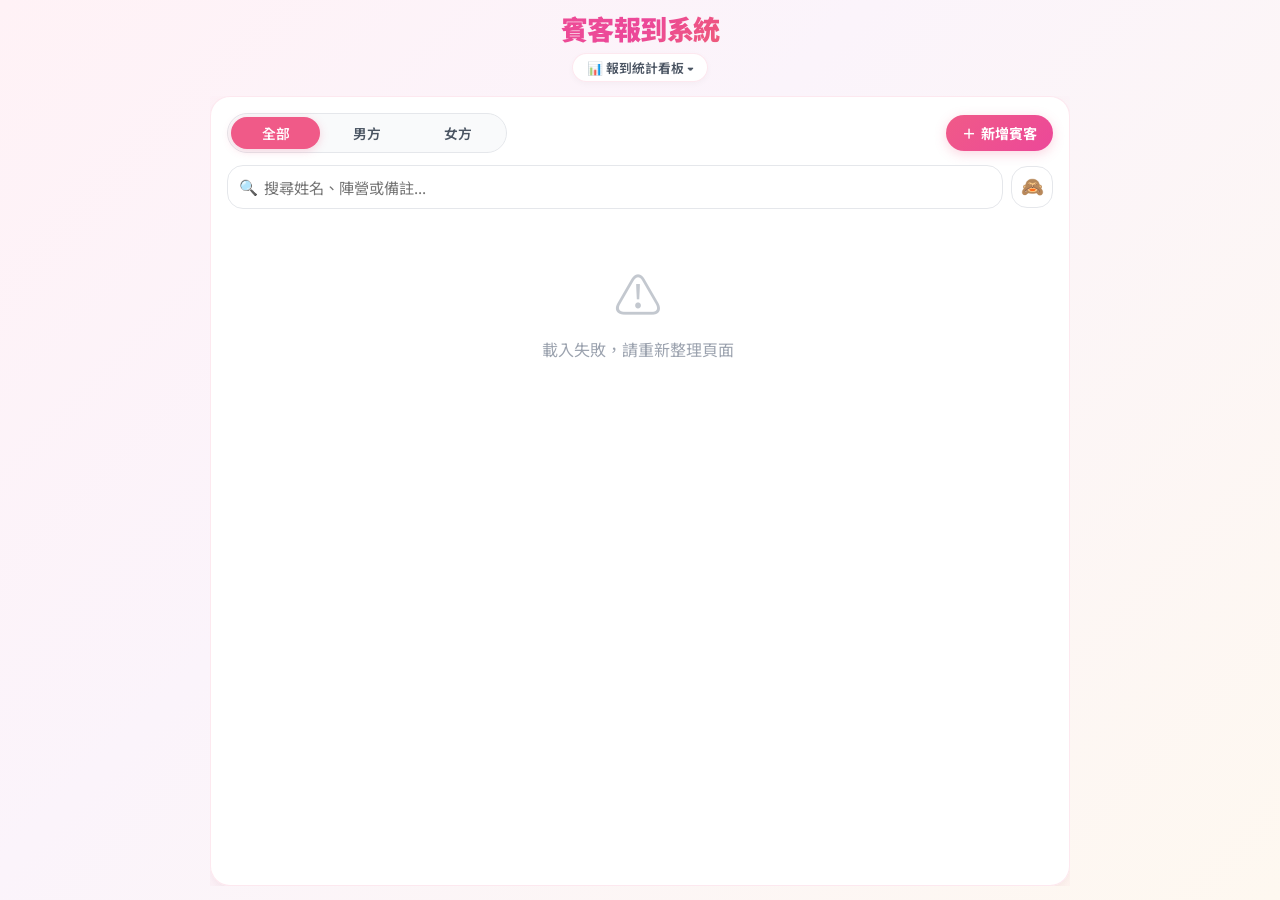
==== commit 09f6e2ff: "update" ====
--- a/gift-management-combined.html
+++ b/gift-management-combined.html
@@ -1,9 +1,10 @@
 <!DOCTYPE html>
 <html lang="zh-TW">
 <head>
-  <title>禮金管理系統 | Wedding Gift Counter</title>
+  <title>賓客報到系統</title>
   <meta charset="UTF-8">
   <meta name="viewport" content="width=device-width, initial-scale=1.0, maximum-scale=1.0, user-scalable=no, viewport-fit=cover">
+  <link rel="icon" href="data:image/svg+xml,<svg xmlns=%22http://www.w3.org/2000/svg%22 viewBox=%220 0 100 100%22><text y=%22.9em%22 font-size=%2290%22>🧧</text></svg>">
   <link rel="preconnect" href="https://fonts.googleapis.com">
   <link rel="preconnect" href="https://fonts.gstatic.com" crossorigin>
   <link href="https://fonts.googleapis.com/css2?family=Noto+Sans+TC:wght@400;500;600;700;900&family=Poppins:wght@500;600;700;800&display=swap" rel="stylesheet">
@@ -11,9 +12,9 @@
   <style>
     :root {
       --bg-gradient: linear-gradient(135deg, #fff2f6 0%, #fbf4fb 40%, #fef8f0 100%);
-      --card-bg: rgba(255, 255, 255, 0.92);
+      --card-bg: rgba(255, 255, 255, 0.94);
       --card-border: rgba(240, 100, 145, 0.15);
-      --card-glass-shadow: 0 12px 36px -4px rgba(220, 90, 130, 0.12), 0 4px 12px -2px rgba(0, 0, 0, 0.04);
+      --card-glass-shadow: 0 10px 30px -4px rgba(220, 90, 130, 0.12), 0 4px 10px -2px rgba(0, 0, 0, 0.04);
       --item-bg: #ffffff;
       --item-border: rgba(240, 100, 145, 0.12);
       --item-hover-bg: #fffbfd;
@@ -53,14 +54,14 @@
       --stat-card-bg: linear-gradient(135deg, rgba(255, 255, 255, 0.95), rgba(255, 245, 250, 0.9));
       --radius-sm: 10px;
       --radius-md: 16px;
-      --radius-lg: 24px;
+      --radius-lg: 20px;
       --radius-full: 9999px;
     }
 
     @media (prefers-color-scheme: dark) {
       :root:not([data-theme="light"]) {
         --bg-gradient: linear-gradient(135deg, #18111d 0%, #1a162b 50%, #201322 100%);
-        --card-bg: rgba(32, 26, 44, 0.88);
+        --card-bg: rgba(32, 26, 44, 0.9);
         --card-border: rgba(240, 90, 136, 0.2);
         --card-glass-shadow: 0 16px 40px rgba(0, 0, 0, 0.45);
         --item-bg: rgba(42, 35, 58, 0.85);
@@ -93,7 +94,13 @@
         --btn-secondary-text: #f3f4f6;
         --btn-secondary-border: rgba(255, 255, 255, 0.12);
 
+        --success-light: rgba(16, 185, 129, 0.2);
         --stat-card-bg: linear-gradient(135deg, rgba(38, 30, 54, 0.95), rgba(46, 35, 62, 0.9));
+      }
+      :root:not([data-theme="light"]) .guest-name.paid {
+        color: #34d399;
+        background: rgba(16, 185, 129, 0.18);
+        border-color: rgba(16, 185, 129, 0.4);
       }
     }
 
@@ -102,6 +109,12 @@
       margin: 0;
       padding: 0;
       -webkit-tap-highlight-color: transparent;
+    }
+
+    html, body {
+      height: 100vh;
+      height: 100dvh;
+      overflow: hidden;
     }
 
     body {
@@ -110,9 +123,7 @@
       background-attachment: fixed;
       color: var(--text-main);
       line-height: 1.5;
-      min-height: 100vh;
-      min-height: 100dvh;
-      padding: 20px 16px max(24px, env(safe-area-inset-bottom));
+      padding: 12px 14px max(14px, env(safe-area-inset-bottom));
       display: flex;
       justify-content: center;
     }
@@ -132,84 +143,104 @@
     .container {
       width: 100%;
       max-width: 860px;
+      height: 100%;
+      max-height: 100%;
+      display: flex;
+      flex-direction: column;
+      overflow: hidden;
       margin: 0 auto;
     }
 
     /* Header */
     .header {
+      flex-shrink: 0;
       text-align: center;
-      margin-bottom: 24px;
+      margin-bottom: 8px;
       position: relative;
     }
 
-    .header-badge {
-      display: inline-flex;
-      align-items: center;
-      gap: 6px;
-      padding: 4px 14px;
-      background: var(--primary-light);
-      color: var(--primary);
-      font-size: 0.82rem;
-      font-weight: 700;
-      border-radius: var(--radius-full);
-      margin-bottom: 8px;
-      letter-spacing: 0.5px;
-    }
-
     .header h1 {
-      font-size: 2rem;
+      font-size: 1.7rem;
       font-weight: 900;
       background: linear-gradient(135deg, #f05a88 0%, #ec4899 50%, #f59e0b 100%);
       -webkit-background-clip: text;
       -webkit-text-fill-color: transparent;
       background-clip: text;
       letter-spacing: -0.5px;
-      margin-bottom: 4px;
-    }
-
-    .header p {
-      color: var(--text-muted);
-      font-size: 0.95rem;
-      font-weight: 500;
-    }
-
-    /* Stat Dashboard Banner */
+      line-height: 1.2;
+    }
+
+    /* Collapsible Stat Section */
+    .stat-section {
+      flex-shrink: 0;
+      margin-bottom: 8px;
+    }
+
+    .stat-toggle-wrap {
+      display: flex;
+      justify-content: center;
+      margin-bottom: 6px;
+    }
+
+    .btn-toggle-stats {
+      background: var(--card-bg);
+      border: 1px solid var(--card-border);
+      border-radius: var(--radius-full);
+      padding: 4px 14px;
+      font-family: inherit;
+      font-size: 0.8rem;
+      font-weight: 600;
+      color: var(--text-sub);
+      cursor: pointer;
+      display: inline-flex;
+      align-items: center;
+      gap: 5px;
+      box-shadow: 0 2px 6px rgba(0, 0, 0, 0.03);
+      transition: all 0.2s ease;
+    }
+
+    .btn-toggle-stats:hover {
+      border-color: var(--primary);
+      color: var(--primary);
+      background: var(--item-hover-bg);
+    }
+
     .stat-dashboard {
       display: grid;
       grid-template-columns: repeat(4, 1fr);
-      gap: 10px;
-      margin-bottom: 18px;
+      gap: 8px;
+      transition: all 0.3s cubic-bezier(0.4, 0, 0.2, 1);
+      overflow: hidden;
+    }
+
+    .stat-dashboard.collapsed {
+      display: none;
     }
 
     .stat-item {
       background: var(--stat-card-bg);
       border: 1px solid var(--card-border);
       border-radius: var(--radius-md);
-      padding: 12px 10px;
+      padding: 8px 6px;
       text-align: center;
-      box-shadow: 0 4px 12px rgba(0, 0, 0, 0.03);
-      backdrop-filter: blur(10px);
-      transition: transform 0.2s ease;
-    }
-
-    .stat-item:hover {
-      transform: translateY(-2px);
+      box-shadow: 0 2px 8px rgba(0, 0, 0, 0.02);
+      backdrop-filter: blur(8px);
     }
 
     .stat-label {
-      font-size: 0.75rem;
+      font-size: 0.72rem;
       color: var(--text-muted);
       font-weight: 600;
-      margin-bottom: 4px;
+      margin-bottom: 2px;
       display: flex;
       align-items: center;
       justify-content: center;
-      gap: 4px;
+      gap: 3px;
     }
 
     .stat-value {
-      font-family: 'Poppins', sans-serif;
-      font-size: 1.15rem;
+      font-family: 'Poppins', 'Noto Sans TC', sans-serif;
+      font-size: 1.05rem;
       font-weight: 700;
       color: var(--text-main);
     }
@@ -218,48 +249,64 @@
       color: var(--primary);
     }
 
-    .stat-value.success {
-      color: var(--success);
-    }
-
-    /* Main Card */
+    .stat-subtext {
+      font-size: 0.8rem;
+      font-weight: 500;
+      color: var(--text-muted);
+    }
+
+    /* Main List View */
+    #list-view {
+      flex: 1;
+      min-height: 0;
+      display: flex;
+      flex-direction: column;
+      overflow: hidden;
+    }
+
     .card {
       background: var(--card-bg);
       backdrop-filter: blur(16px);
       -webkit-backdrop-filter: blur(16px);
       border: 1px solid var(--card-border);
       border-radius: var(--radius-lg);
-      padding: 24px;
+      padding: 16px;
       box-shadow: var(--card-glass-shadow);
-      animation: fadeIn 0.35s ease;
+      animation: fadeIn 0.25s ease;
+      display: flex;
+      flex-direction: column;
+      flex: 1;
+      min-height: 0;
+      overflow: hidden;
     }
 
     /* Filter Bar */
     .filter-bar {
+      flex-shrink: 0;
       display: flex;
       align-items: center;
       justify-content: space-between;
       gap: 8px;
-      margin-bottom: 16px;
+      margin-bottom: 12px;
       flex-wrap: wrap;
     }
 
     .filter-group {
       display: flex;
       background: var(--btn-secondary-bg);
-      padding: 4px;
+      padding: 3px;
       border-radius: var(--radius-full);
       border: 1px solid var(--input-border);
       gap: 2px;
       flex: 1;
-      max-width: 320px;
+      max-width: 280px;
     }
 
     .filter-btn {
       flex: 1;
-      padding: 8px 14px;
+      padding: 6px 12px;
       font-family: inherit;
-      font-size: 0.88rem;
+      font-size: 0.86rem;
       font-weight: 600;
       border: none;
       border-radius: var(--radius-full);
@@ -278,9 +325,9 @@
     }
 
     .btn-add-guest {
-      padding: 9px 18px;
+      padding: 8px 16px;
       font-family: inherit;
-      font-size: 0.9rem;
+      font-size: 0.88rem;
       font-weight: 700;
       border: none;
       border-radius: var(--radius-full);
@@ -289,25 +336,21 @@
       cursor: pointer;
       display: inline-flex;
       align-items: center;
-      gap: 6px;
-      box-shadow: 0 4px 14px var(--primary-glow);
+      gap: 5px;
+      box-shadow: 0 3px 12px var(--primary-glow);
       transition: all 0.2s ease;
     }
 
     .btn-add-guest:hover {
       transform: translateY(-1px);
-      box-shadow: 0 6px 18px var(--primary-glow);
-    }
-
-    .btn-add-guest:active {
-      transform: translateY(0);
     }
 
     /* Toolbar (Search & Actions) */
     .toolbar {
-      display: flex;
-      gap: 10px;
-      margin-bottom: 18px;
+      flex-shrink: 0;
+      display: flex;
+      gap: 8px;
+      margin-bottom: 12px;
       align-items: center;
     }
 
@@ -320,8 +363,8 @@
 
     .search-icon {
       position: absolute;
-      left: 14px;
-      font-size: 1rem;
+      left: 12px;
+      font-size: 0.95rem;
       color: var(--text-muted);
       pointer-events: none;
       display: flex;
@@ -330,35 +373,35 @@
 
     .search-input {
       width: 100%;
-      padding: 12px 38px 12px 40px;
+      padding: 10px 34px 10px 36px;
       font-family: inherit;
-      font-size: 1rem;
+      font-size: 0.95rem;
       border: 1.5px solid var(--input-border);
       border-radius: var(--radius-md);
       background: var(--input-bg);
       color: var(--text-main);
-      transition: all 0.25s ease;
+      transition: all 0.2s ease;
     }
 
     .search-input:focus {
       outline: none;
       border-color: var(--primary);
-      box-shadow: 0 0 0 4px var(--primary-light);
+      box-shadow: 0 0 0 3px var(--primary-light);
     }
 
     .clear-search-btn {
       position: absolute;
-      right: 12px;
+      right: 10px;
       background: none;
       border: none;
       color: var(--text-muted);
       cursor: pointer;
-      font-size: 1.1rem;
+      font-size: 1rem;
       display: none;
       align-items: center;
       justify-content: center;
-      width: 24px;
-      height: 24px;
+      width: 22px;
+      height: 22px;
       border-radius: 50%;
     }
 
@@ -368,10 +411,10 @@
     }
 
     .icon-btn {
-      height: 48px;
-      width: 48px;
+      height: 42px;
+      width: 42px;
       padding: 0;
-      font-size: 1.25rem;
+      font-size: 1.15rem;
       display: inline-flex;
       align-items: center;
       justify-content: center;
@@ -387,16 +430,15 @@
     .icon-btn:hover {
       border-color: var(--primary);
       background: var(--item-hover-bg);
-      transform: translateY(-1px);
-    }
-
-    /* Guest List */
+    }
+
+    /* Guest List - Only scrollable area */
     .guest-list {
-      max-height: calc(100vh - 340px);
-      min-height: 260px;
+      flex: 1;
+      min-height: 0;
       overflow-y: auto;
+      overflow-x: hidden;
       padding-right: 4px;
-      margin-right: -4px;
     }
 
     .guest-list::-webkit-scrollbar {
@@ -412,22 +454,22 @@
       display: flex;
       align-items: center;
       justify-content: space-between;
-      gap: 12px;
-      padding: 16px 18px;
-      margin-bottom: 10px;
+      gap: 10px;
+      padding: 12px 14px;
+      margin-bottom: 8px;
       background: var(--item-bg);
       border: 1px solid var(--item-border);
       border-radius: var(--radius-md);
       cursor: pointer;
-      transition: all 0.2s cubic-bezier(0.4, 0, 0.2, 1);
+      transition: all 0.15s cubic-bezier(0.4, 0, 0.2, 1);
       position: relative;
     }
 
     .guest-item:hover {
       background: var(--item-hover-bg);
       border-color: var(--primary);
-      transform: translateY(-2px);
-      box-shadow: 0 6px 16px rgba(240, 90, 136, 0.08);
+      transform: translateY(-1px);
+      box-shadow: 0 4px 12px rgba(240, 90, 136, 0.08);
     }
 
     .guest-item:active {
@@ -437,20 +479,20 @@
     .guest-item-main {
       display: flex;
       align-items: center;
-      gap: 14px;
+      gap: 12px;
       flex: 1;
       min-width: 0;
     }
 
     .guest-avatar {
-      width: 42px;
-      height: 42px;
-      border-radius: 12px;
+      width: 38px;
+      height: 38px;
+      border-radius: 10px;
       display: flex;
       align-items: center;
       justify-content: center;
       font-weight: 700;
-      font-size: 1.1rem;
+      font-size: 1rem;
       flex-shrink: 0;
     }
 
@@ -474,26 +516,33 @@
     .guest-name-row {
       display: flex;
       align-items: center;
-      gap: 8px;
+      gap: 6px;
       flex-wrap: wrap;
-      margin-bottom: 3px;
+      margin-bottom: 2px;
     }
 
     .guest-name {
-      font-size: 1.1rem;
+      font-size: 1.05rem;
       font-weight: 700;
       color: var(--text-main);
       letter-spacing: -0.2px;
+      padding: 1px 4px;
+      border-radius: 6px;
+      transition: all 0.2s ease;
     }
 
     .guest-name.paid {
-      color: var(--text-main);
+      background: var(--success-light);
+      color: #047857;
+      padding: 2px 8px;
+      border: 1px solid rgba(16, 185, 129, 0.35);
+      box-shadow: 0 1px 4px var(--success-glow);
     }
 
     .guest-side-badge {
-      font-size: 0.75rem;
+      font-size: 0.72rem;
       font-weight: 600;
-      padding: 2px 8px;
+      padding: 1px 7px;
       border-radius: var(--radius-full);
       display: inline-block;
     }
@@ -511,8 +560,8 @@
     .guest-meta-row {
       display: flex;
       align-items: center;
-      gap: 8px;
-      font-size: 0.8rem;
+      gap: 6px;
+      font-size: 0.76rem;
       color: var(--text-muted);
       flex-wrap: wrap;
     }
@@ -520,10 +569,10 @@
     .guest-tag {
       display: inline-flex;
       align-items: center;
-      gap: 3px;
-      padding: 1px 7px;
-      border-radius: 6px;
-      font-size: 0.75rem;
+      gap: 2px;
+      padding: 1px 6px;
+      border-radius: 4px;
+      font-size: 0.72rem;
       background: rgba(0, 0, 0, 0.04);
       color: var(--text-sub);
     }
@@ -545,7 +594,7 @@
 
     .guest-amount-val {
       font-family: 'Poppins', sans-serif;
-      font-size: 1.35rem;
+      font-size: 1.2rem;
       font-weight: 700;
       color: var(--text-muted);
       transition: all 0.2s ease;
@@ -554,21 +603,31 @@
     .guest-amount-val.paid {
       color: var(--success);
       background: var(--success-light);
-      padding: 4px 12px;
+      padding: 3px 10px;
       border-radius: var(--radius-full);
-      font-size: 1.25rem;
-      box-shadow: 0 2px 8px var(--success-glow);
+      font-size: 1.15rem;
+      box-shadow: 0 2px 6px var(--success-glow);
     }
 
     /* Edit View */
+    #edit-view {
+      flex: 1;
+      min-height: 0;
+      overflow-y: auto;
+      display: flex;
+      flex-direction: column;
+    }
+
     .edit-view-card {
       max-width: 560px;
       margin: 0 auto;
+      width: 100%;
+      overflow-y: auto;
     }
 
     .edit-header {
       text-align: center;
-      margin-bottom: 24px;
+      margin-bottom: 16px;
       position: relative;
     }
 
@@ -579,9 +638,9 @@
       background: var(--btn-secondary-bg);
       border: 1px solid var(--input-border);
       border-radius: var(--radius-full);
-      padding: 8px 14px;
+      padding: 6px 12px;
       font-family: inherit;
-      font-size: 0.88rem;
+      font-size: 0.85rem;
       font-weight: 600;
       color: var(--text-sub);
       cursor: pointer;
@@ -592,29 +651,28 @@
     }
 
     .btn-back:hover {
-      background: var(--item-hover-bg);
       border-color: var(--primary);
       color: var(--primary);
     }
 
     .edit-title {
-      font-size: 1.5rem;
+      font-size: 1.35rem;
       font-weight: 800;
       color: var(--text-main);
-      margin-bottom: 6px;
+      margin-bottom: 4px;
     }
 
     .edit-time-subtitle {
       display: inline-flex;
       align-items: center;
-      gap: 6px;
-      padding: 4px 12px;
+      gap: 5px;
+      padding: 3px 10px;
       border-radius: var(--radius-full);
       background: rgba(240, 90, 136, 0.08);
       color: var(--primary);
-      font-size: 0.84rem;
+      font-size: 0.8rem;
       font-weight: 600;
-      margin-top: 4px;
+      margin-top: 2px;
     }
 
     .edit-time-subtitle.hidden {
@@ -622,13 +680,13 @@
     }
 
     .form-group {
-      margin-bottom: 20px;
+      margin-bottom: 16px;
     }
 
     .form-group label {
       display: block;
-      margin-bottom: 8px;
-      font-size: 0.92rem;
+      margin-bottom: 6px;
+      font-size: 0.88rem;
       font-weight: 600;
       color: var(--text-sub);
     }
@@ -637,7 +695,7 @@
     .form-group select,
     .form-group textarea {
       width: 100%;
-      padding: 12px 16px;
+      padding: 10px 14px;
       font-family: inherit;
       font-size: 1rem;
       border: 1.5px solid var(--input-border);
@@ -652,7 +710,7 @@
     .form-group textarea:focus {
       outline: none;
       border-color: var(--primary);
-      box-shadow: 0 0 0 4px var(--primary-light);
+      box-shadow: 0 0 0 3px var(--primary-light);
     }
 
     .form-group input:read-only {
@@ -664,7 +722,7 @@
 
     .form-group input[type="number"] {
       font-family: 'Poppins', sans-serif;
-      font-size: 1.25rem;
+      font-size: 1.2rem;
       font-weight: 700;
       color: var(--primary);
     }
@@ -673,14 +731,14 @@
     .quick-amounts {
       display: grid;
       grid-template-columns: repeat(3, 1fr);
-      gap: 8px;
-      margin-top: 8px;
+      gap: 6px;
+      margin-top: 6px;
     }
 
     .btn-quick-amount {
-      padding: 8px 4px;
+      padding: 7px 4px;
       font-family: 'Poppins', 'Noto Sans TC', sans-serif;
-      font-size: 0.85rem;
+      font-size: 0.82rem;
       font-weight: 600;
       border: 1px solid var(--input-border);
       border-radius: var(--radius-sm);
@@ -701,22 +759,62 @@
       transform: scale(0.96);
     }
 
+    /* Cake Quick Helper Row */
+    .cake-row {
+      display: flex;
+      gap: 8px;
+      align-items: center;
+    }
+
+    .cake-row input {
+      flex: 1;
+    }
+
+    .quick-cake-actions {
+      display: flex;
+      gap: 6px;
+    }
+
+    .btn-quick-cake {
+      padding: 10px 12px;
+      font-family: inherit;
+      font-size: 0.85rem;
+      font-weight: 600;
+      border: 1px solid var(--input-border);
+      border-radius: var(--radius-md);
+      background: var(--btn-secondary-bg);
+      color: var(--text-sub);
+      cursor: pointer;
+      transition: all 0.15s ease;
+      white-space: nowrap;
+    }
+
+    .btn-quick-cake:hover {
+      border-color: var(--primary);
+      color: var(--primary);
+      background: var(--primary-light);
+    }
+
+    .btn-quick-cake:active {
+      transform: scale(0.96);
+    }
+
     .form-group textarea {
       resize: vertical;
-      min-height: 76px;
+      min-height: 64px;
     }
 
     .form-actions {
       display: flex;
-      gap: 12px;
-      margin-top: 28px;
+      gap: 10px;
+      margin-top: 20px;
     }
 
     .btn {
       flex: 1;
-      padding: 14px 24px;
+      padding: 12px 20px;
       font-family: inherit;
-      font-size: 1rem;
+      font-size: 0.95rem;
       font-weight: 700;
       border-radius: var(--radius-md);
       border: none;
@@ -724,24 +822,19 @@
       display: inline-flex;
       align-items: center;
       justify-content: center;
-      gap: 8px;
+      gap: 6px;
       transition: all 0.2s ease;
-      min-height: 48px;
+      min-height: 44px;
     }
 
     .btn-primary {
       background: linear-gradient(135deg, #f05a88 0%, #ec4899 100%);
       color: #ffffff;
-      box-shadow: 0 4px 14px var(--primary-glow);
+      box-shadow: 0 3px 12px var(--primary-glow);
     }
 
     .btn-primary:hover {
-      box-shadow: 0 6px 20px var(--primary-glow);
-      transform: translateY(-1px);
-    }
-
-    .btn-primary:active {
-      transform: translateY(0);
+      box-shadow: 0 4px 16px var(--primary-glow);
     }
 
     .btn-secondary {
@@ -750,58 +843,54 @@
       border: 1.5px solid var(--btn-secondary-border);
     }
 
-    .btn-secondary:hover {
-      background: rgba(0, 0, 0, 0.04);
-    }
-
     /* States & Feedback */
     .empty-state {
       text-align: center;
-      padding: 48px 16px;
+      padding: 36px 16px;
       color: var(--text-muted);
     }
 
     .empty-state-icon {
-      font-size: 3.5rem;
-      margin-bottom: 12px;
+      font-size: 3rem;
+      margin-bottom: 8px;
       opacity: 0.6;
     }
 
     .loading-state {
       text-align: center;
-      padding: 48px 16px;
+      padding: 36px 16px;
       color: var(--text-muted);
     }
 
     .spinner {
-      width: 38px;
-      height: 38px;
-      border: 3.5px solid var(--primary-light);
+      width: 32px;
+      height: 32px;
+      border: 3px solid var(--primary-light);
       border-top-color: var(--primary);
       border-radius: 50%;
       animation: spin 0.8s linear infinite;
-      margin: 0 auto 12px;
+      margin: 0 auto 10px;
     }
 
     /* Toast */
     .toast {
       position: fixed;
-      top: 20px;
-      right: 20px;
+      top: 16px;
+      right: 16px;
       left: auto;
-      max-width: 380px;
+      max-width: 360px;
       background: var(--card-bg);
       backdrop-filter: blur(16px);
       -webkit-backdrop-filter: blur(16px);
       border: 1px solid var(--card-border);
-      padding: 14px 20px;
+      padding: 12px 18px;
       border-radius: var(--radius-md);
       box-shadow: var(--card-glass-shadow);
       z-index: 9999;
       display: flex;
       align-items: center;
-      gap: 10px;
-      font-size: 0.95rem;
+      gap: 8px;
+      font-size: 0.92rem;
       font-weight: 600;
       animation: slideIn 0.3s cubic-bezier(0.4, 0, 0.2, 1);
     }
@@ -820,7 +909,7 @@
 
     /* Animations */
     @keyframes fadeIn {
-      from { opacity: 0; transform: translateY(8px); }
+      from { opacity: 0; transform: translateY(6px); }
       to { opacity: 1; transform: translateY(0); }
     }
 
@@ -836,34 +925,34 @@
     /* Responsive adjustments */
     @media (max-width: 640px) {
       body {
-        padding: 12px 10px max(16px, env(safe-area-inset-bottom));
+        padding: 8px 8px max(10px, env(safe-area-inset-bottom));
+      }
+
+      .header h1 {
+        font-size: 1.45rem;
       }
 
       .card {
-        padding: 16px 14px;
+        padding: 12px;
         border-radius: var(--radius-md);
-      }
-
-      .header h1 {
-        font-size: 1.6rem;
       }
 
       .stat-dashboard {
         grid-template-columns: repeat(2, 1fr);
-        gap: 8px;
-        margin-bottom: 14px;
+        gap: 6px;
       }
 
       .stat-item {
-        padding: 10px 8px;
+        padding: 6px 4px;
       }
 
       .stat-value {
-        font-size: 1.05rem;
+        font-size: 0.98rem;
       }
 
       .filter-bar {
-        gap: 8px;
+        gap: 6px;
+        margin-bottom: 8px;
       }
 
       .filter-group {
@@ -875,42 +964,41 @@
         order: 2;
         width: 100%;
         justify-content: center;
-        padding: 10px 14px;
+        padding: 8px 12px;
+      }
+
+      .toolbar {
+        margin-bottom: 8px;
       }
 
       .guest-item {
-        padding: 12px 14px;
-        gap: 10px;
+        padding: 10px 12px;
+        gap: 8px;
       }
 
       .guest-avatar {
-        width: 36px;
-        height: 36px;
-        font-size: 0.95rem;
-        border-radius: 10px;
+        width: 34px;
+        height: 34px;
+        font-size: 0.9rem;
       }
 
       .guest-name {
+        font-size: 0.98rem;
+      }
+
+      .guest-amount-val {
+        font-size: 1.1rem;
+      }
+
+      .guest-amount-val.paid {
         font-size: 1rem;
-      }
-
-      .guest-amount-val {
-        font-size: 1.15rem;
-      }
-
-      .guest-amount-val.paid {
-        font-size: 1.05rem;
-        padding: 3px 10px;
-      }
-
-      .quick-amounts {
-        grid-template-columns: repeat(3, 1fr);
+        padding: 2px 8px;
       }
 
       .toast {
-        right: 12px;
-        left: 12px;
-        top: 12px;
+        right: 10px;
+        left: 10px;
+        top: 10px;
         max-width: none;
       }
     }
@@ -920,28 +1008,33 @@
   <div class="container">
     <!-- Header -->
     <header class="header">
-      <div class="header-badge">💍 Wedding Reception</div>
-      <h1>禮金管理系統</h1>
-      <p>Wedding Gift Counter & Reception Desk</p>
+      <h1>賓客報到系統</h1>
     </header>
 
-    <!-- Stat Dashboard -->
-    <section class="stat-dashboard" id="stat-dashboard">
-      <div class="stat-item">
-        <div class="stat-label">👥 總賓客數</div>
-        <div class="stat-value" id="stat-total-guests">0</div>
+    <!-- Collapsible Stat Section -->
+    <section class="stat-section">
+      <div class="stat-toggle-wrap">
+        <button id="toggle-stats-btn" class="btn-toggle-stats" aria-expanded="false">
+          📊 報到統計看板 ▾
+        </button>
       </div>
-      <div class="stat-item">
-        <div class="stat-label">💰 已收禮金</div>
-        <div class="stat-value highlight stat-amount-val" id="stat-total-amount">$0</div>
-      </div>
-      <div class="stat-item">
-        <div class="stat-label">🤵 男方親友</div>
-        <div class="stat-value" id="stat-groom-count">0</div>
-      </div>
-      <div class="stat-item">
-        <div class="stat-label">👰 女方親友</div>
-        <div class="stat-value" id="stat-bride-count">0</div>
+      <div class="stat-dashboard collapsed" id="stat-dashboard">
+        <div class="stat-item">
+          <div class="stat-label">👥 總報到人數</div>
+          <div class="stat-value" id="stat-total-guests">0 / 0 <span class="stat-subtext">人</span></div>
+        </div>
+        <div class="stat-item">
+          <div class="stat-label">💰 已收禮金</div>
+          <div class="stat-value highlight stat-amount-val" id="stat-total-amount">$0</div>
+        </div>
+        <div class="stat-item">
+          <div class="stat-label">🤵 男方報到</div>
+          <div class="stat-value" id="stat-groom-count">0 / 0 <span class="stat-subtext">人</span></div>
+        </div>
+        <div class="stat-item">
+          <div class="stat-label">👰 女方報到</div>
+          <div class="stat-value" id="stat-bride-count">0 / 0 <span class="stat-subtext">人</span></div>
+        </div>
       </div>
     </section>
 
@@ -972,7 +1065,7 @@
           </button>
         </div>
 
-        <!-- Guest List Container -->
+        <!-- Guest List Container (Only scrollable element) -->
         <div id="guest-list" class="guest-list">
           <div class="loading-state">
             <div class="spinner"></div>
@@ -1026,7 +1119,13 @@
 
           <div class="form-group">
             <label for="edit-cakes">喜餅數量</label>
-            <input type="number" id="edit-cakes" min="0" step="1" placeholder="0" inputmode="numeric">
+            <div class="cake-row">
+              <input type="number" id="edit-cakes" min="0" step="1" placeholder="0" inputmode="numeric">
+              <div class="quick-cake-actions">
+                <button type="button" class="btn-quick-cake" data-cake-add="1">＋1 盒</button>
+                <button type="button" class="btn-quick-cake" data-cake-set="0">歸零 0</button>
+              </div>
+            </div>
           </div>
 
           <div class="form-group">
@@ -1153,15 +1252,27 @@
     function updateStats() {
       const totalGuests = guestData.length;
       let totalAmount = 0;
-      let groomCount = 0;
-      let brideCount = 0;
+      let totalPaid = 0;
+      let groomTotal = 0;
+      let groomPaid = 0;
+      let brideTotal = 0;
+      let bridePaid = 0;
 
       guestData.forEach(g => {
         const amt = Number(g['金額']) || 0;
+        const isPaid = amt > 0;
         totalAmount += amt;
+        if (isPaid) totalPaid++;
+
         const side = String(g['陣營'] || '');
-        if (side.includes('男方')) groomCount++;
-        if (side.includes('女方')) brideCount++;
+        if (side.includes('男方')) {
+          groomTotal++;
+          if (isPaid) groomPaid++;
+        }
+        if (side.includes('女方')) {
+          brideTotal++;
+          if (isPaid) bridePaid++;
+        }
       });
 
       const totalGuestsEl = document.getElementById('stat-total-guests');
@@ -1169,10 +1280,10 @@
       const groomCountEl = document.getElementById('stat-groom-count');
       const brideCountEl = document.getElementById('stat-bride-count');
 
-      if (totalGuestsEl) totalGuestsEl.textContent = totalGuests.toLocaleString();
+      if (totalGuestsEl) totalGuestsEl.innerHTML = `${totalPaid} / ${totalGuests} <span class="stat-subtext">人</span>`;
       if (totalAmountEl) totalAmountEl.textContent = '$' + totalAmount.toLocaleString();
-      if (groomCountEl) groomCountEl.textContent = groomCount.toLocaleString();
-      if (brideCountEl) brideCountEl.textContent = brideCount.toLocaleString();
+      if (groomCountEl) groomCountEl.innerHTML = `${groomPaid} / ${groomTotal} <span class="stat-subtext">人</span>`;
+      if (brideCountEl) brideCountEl.innerHTML = `${bridePaid} / ${brideTotal} <span class="stat-subtext">人</span>`;
     }
 
     // 統一渲染入口：保證依目前 filter 和搜尋呈現清單
@@ -1395,6 +1506,40 @@
       } else if (btn.dataset.set !== undefined) {
         const setVal = Number(btn.dataset.set);
         amountInput.value = setVal;
+      }
+    }
+
+    // 快捷喜餅按鈕處理 (+1 與 歸 0)
+    function handleQuickCake(e) {
+      const btn = e.target.closest('.btn-quick-cake');
+      if (!btn) return;
+
+      const cakeInput = document.getElementById('edit-cakes');
+      let currentVal = Number(cakeInput.value) || 0;
+
+      if (btn.dataset.cakeAdd !== undefined) {
+        const addVal = Number(btn.dataset.cakeAdd);
+        cakeInput.value = Math.max(0, currentVal + addVal);
+      } else if (btn.dataset.cakeSet !== undefined) {
+        cakeInput.value = Number(btn.dataset.cakeSet);
+      }
+    }
+
+    // 統計看板收合/展開切換
+    function toggleStatsDashboard() {
+      const dashboard = document.getElementById('stat-dashboard');
+      const btn = document.getElementById('toggle-stats-btn');
+      if (!dashboard || !btn) return;
+
+      const isCollapsed = dashboard.classList.contains('collapsed');
+      if (isCollapsed) {
+        dashboard.classList.remove('collapsed');
+        btn.setAttribute('aria-expanded', 'true');
+        btn.textContent = '📊 收合統計看板 ▴';
+      } else {
+        dashboard.classList.add('collapsed');
+        btn.setAttribute('aria-expanded', 'false');
+        btn.textContent = '📊 報到統計看板 ▾';
       }
     }
 
@@ -1545,6 +1690,12 @@
       // Quick preset amount buttons
       document.querySelector('.quick-amounts')?.addEventListener('click', handleQuickAmount);
 
+      // Quick cake buttons
+      document.querySelector('.quick-cake-actions')?.addEventListener('click', handleQuickCake);
+
+      // Toggle stats dashboard
+      document.getElementById('toggle-stats-btn')?.addEventListener('click', toggleStatsDashboard);
+
       // Filter tabs
       document.querySelectorAll('.filter-btn[data-filter]').forEach(btn => {
         btn.addEventListener('click', () => setFilter(btn.dataset.filter));
